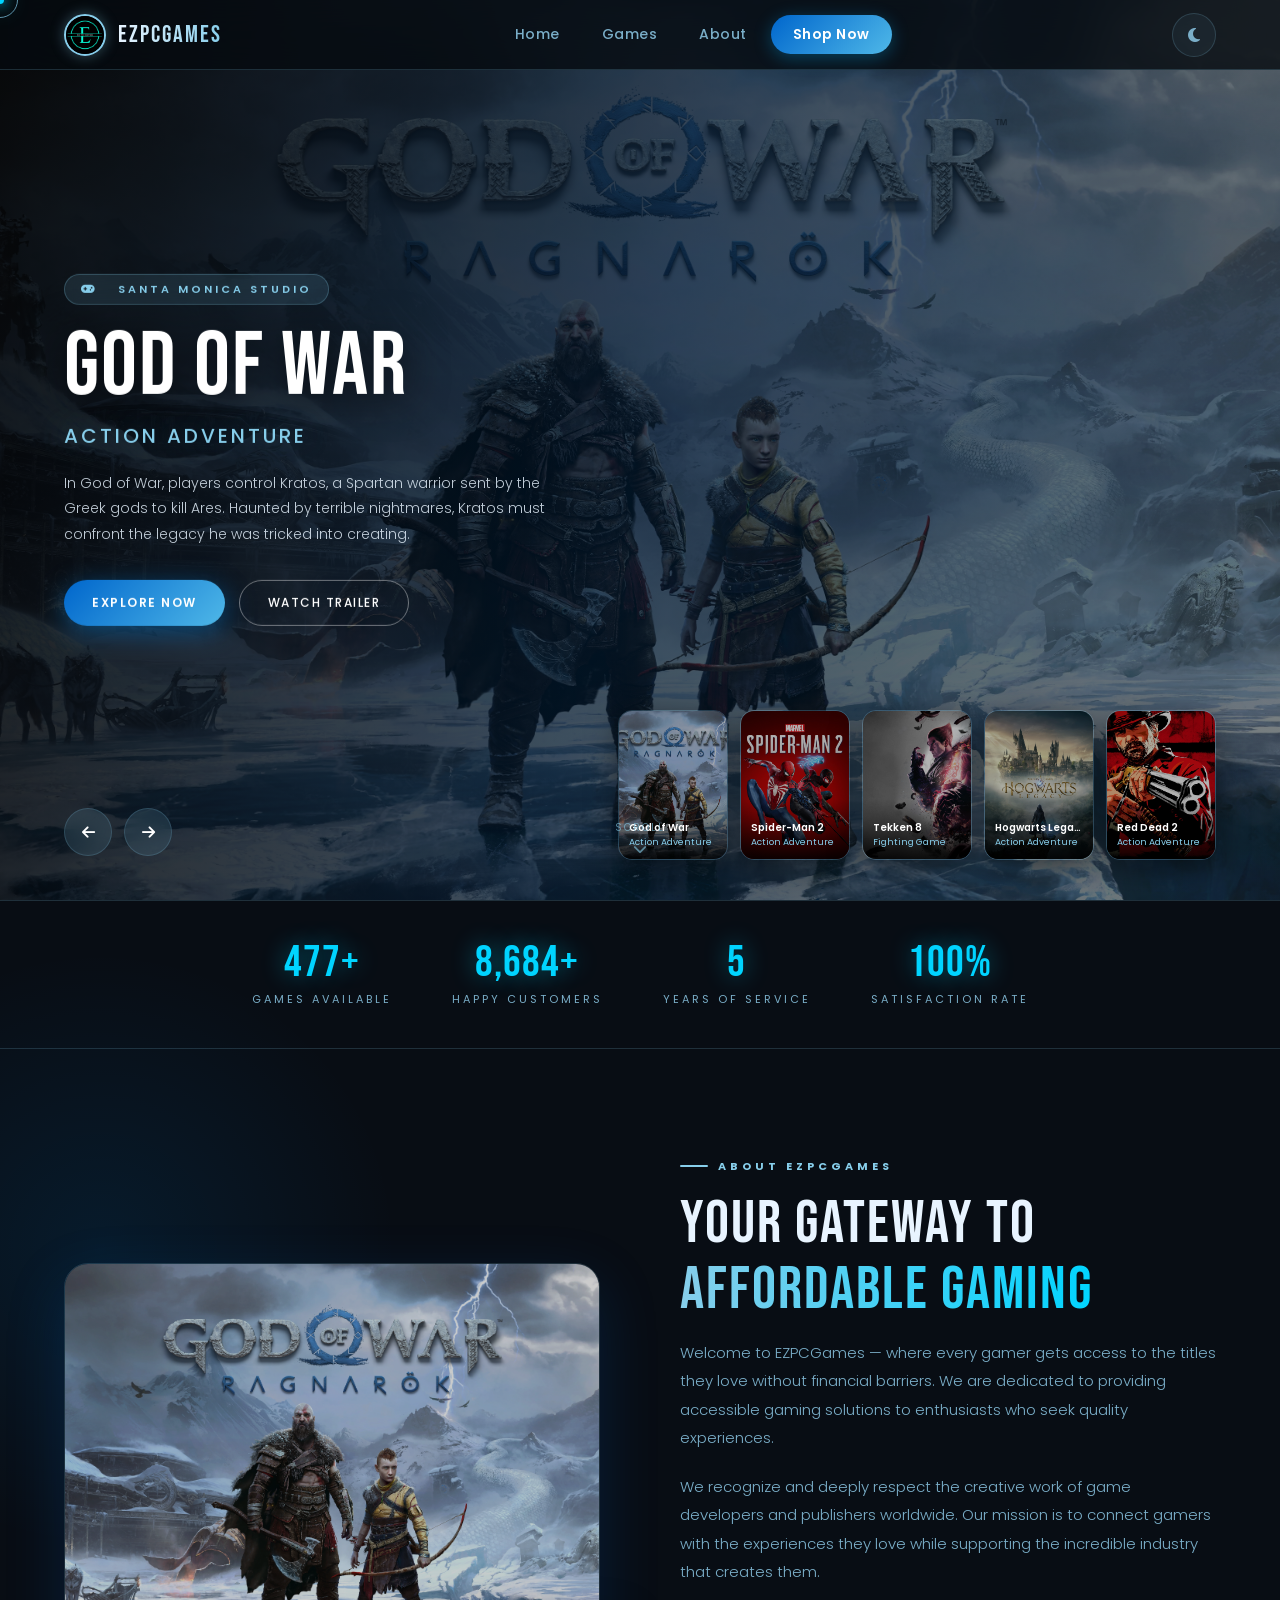
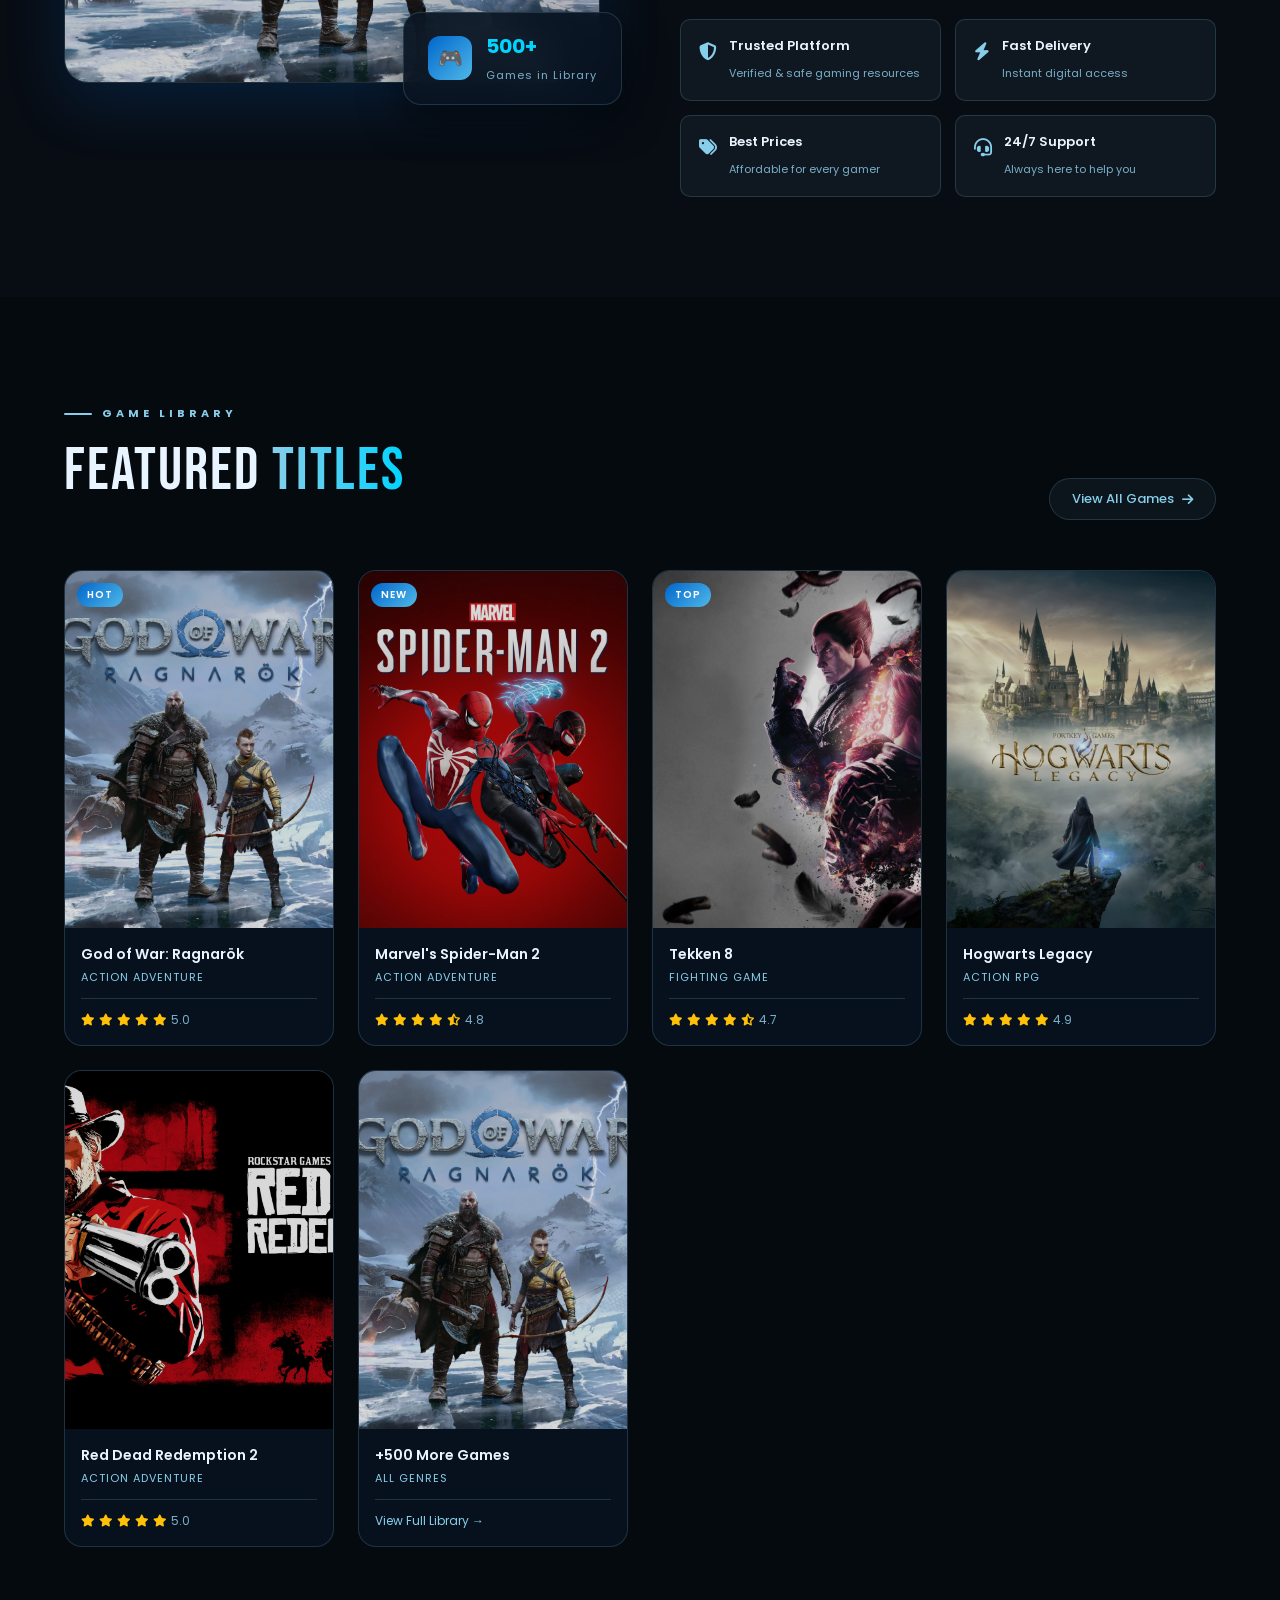
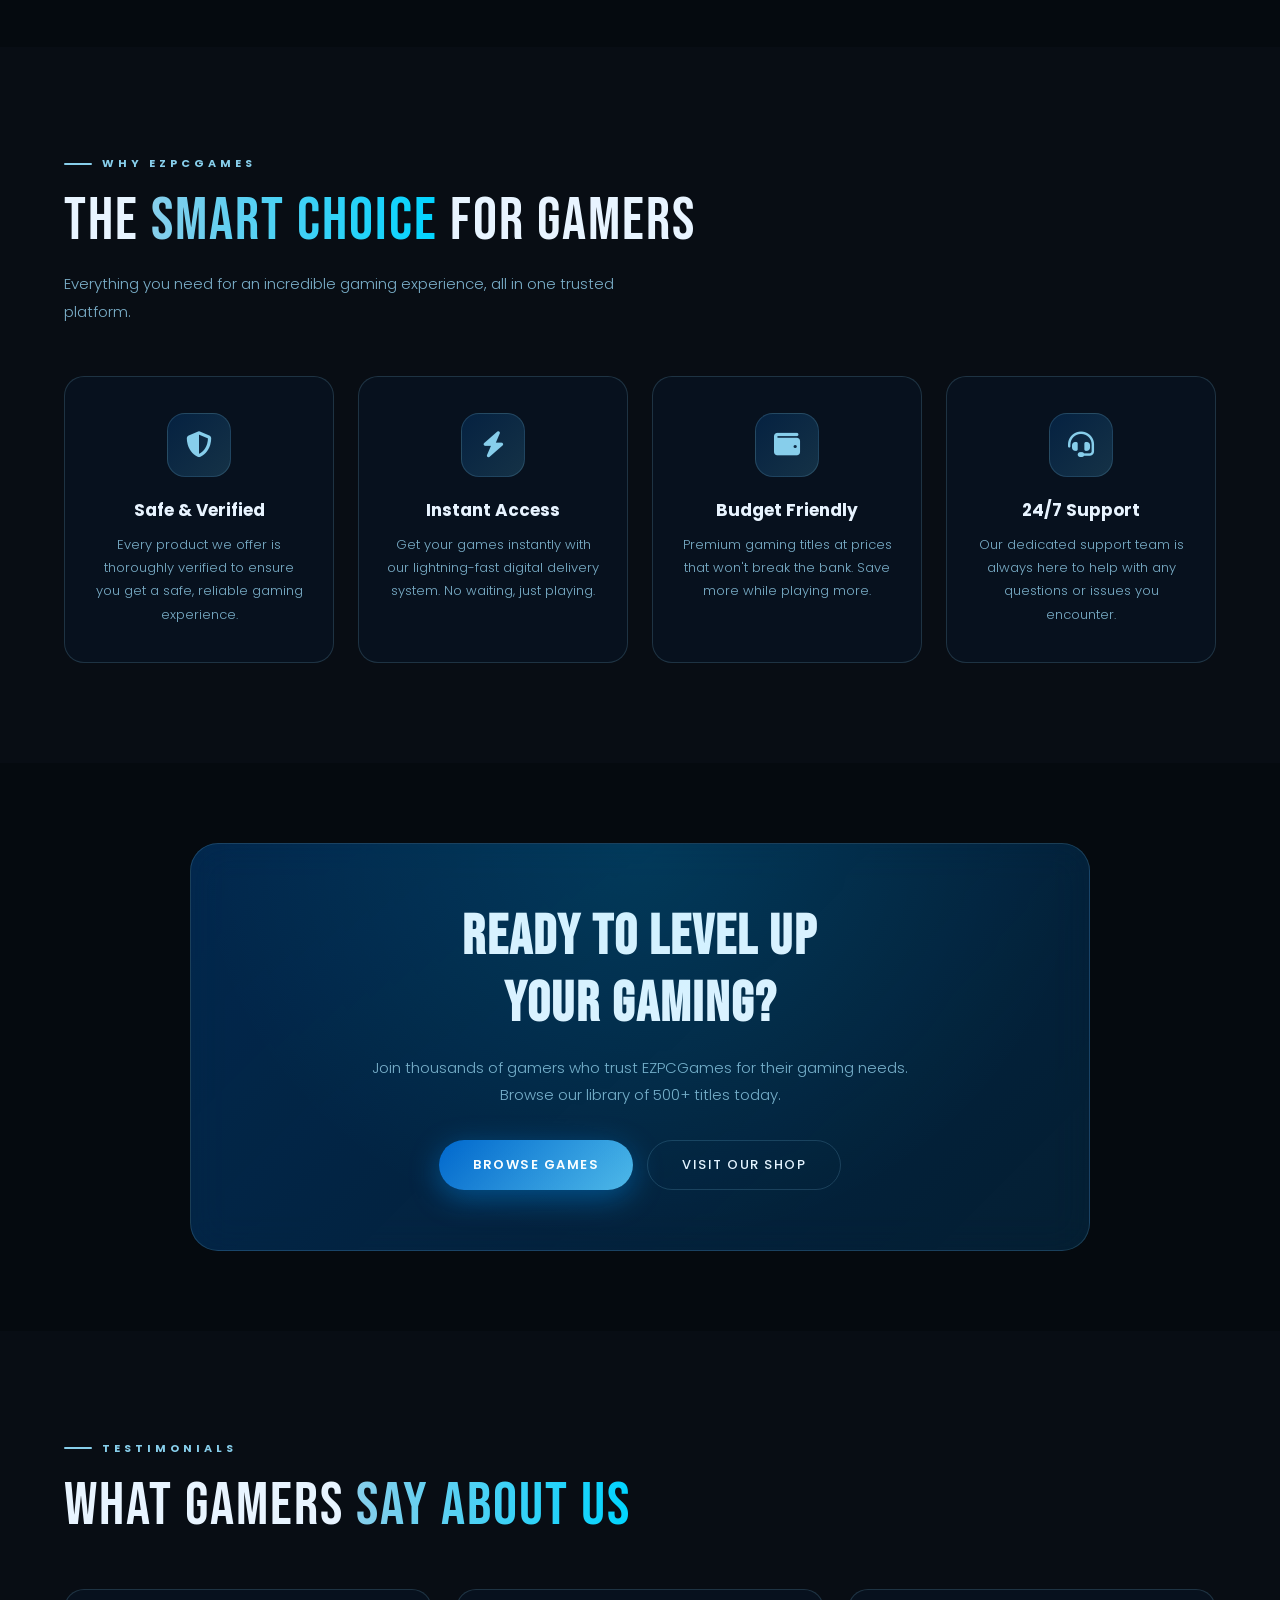
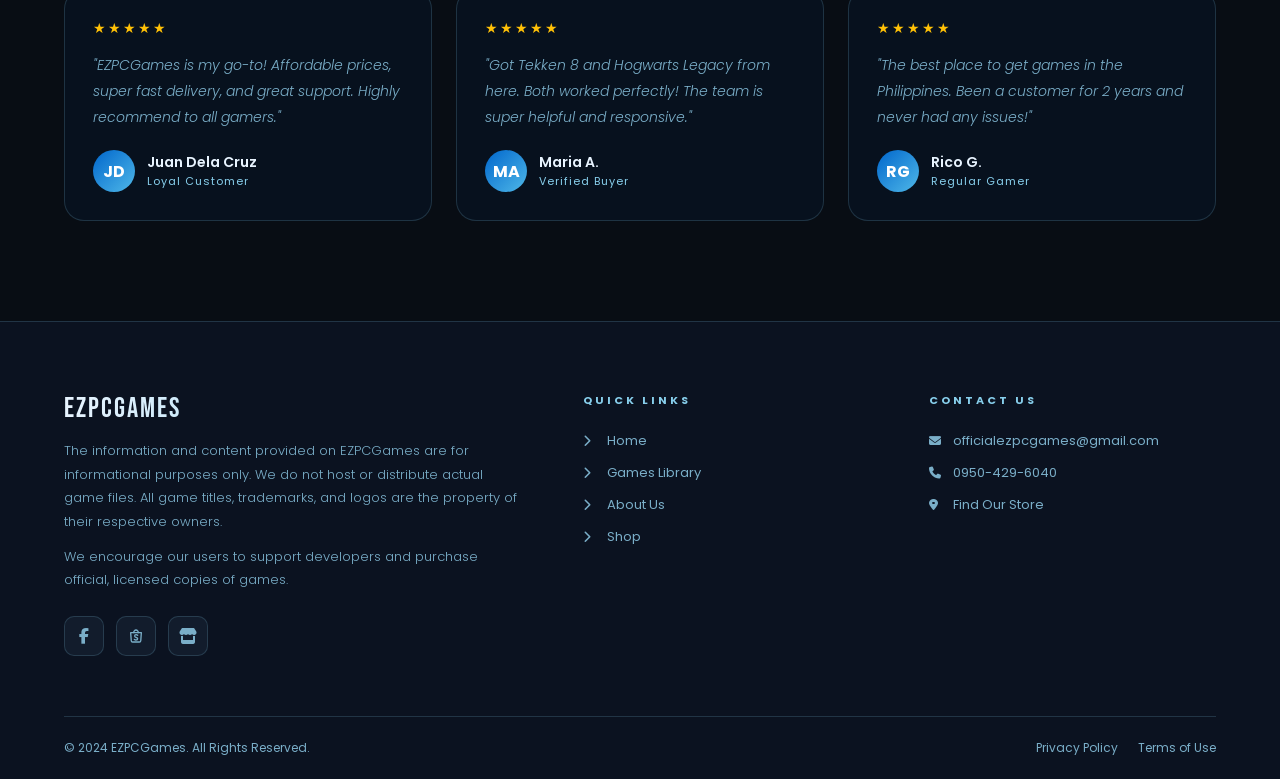
==== EZPCGames Website/index.html @ 83501375 "Add files via upload" ====
<!DOCTYPE html>
<html lang="en" data-theme="dark">
<head>
    <meta charset="UTF-8">
    <meta name="viewport" content="width=device-width, initial-scale=1.0">
    <title>EZPCGames — Official</title>
    <link rel="stylesheet" href="https://cdnjs.cloudflare.com/ajax/libs/font-awesome/6.4.0/css/all.min.css" crossorigin="anonymous"/>
    <link href="https://fonts.googleapis.com/css2?family=Bebas+Neue&family=Poppins:wght@300;400;500;600;700;800;900&display=swap" rel="stylesheet">
    <style>

/* ═══════════════════════════════════════════
   THEME VARIABLES
═══════════════════════════════════════════ */
:root {
    --blue:        #87CEEB;
    --blue-mid:    #4fb8e8;
    --blue-bright: #00d4ff;
    --blue-deep:   #0066cc;
    --blue-glow:   rgba(135,206,235,0.35);
    --radius:      16px;
    --radius-sm:   10px;
    --transition:  0.35s cubic-bezier(.4,0,.2,1);
}

[data-theme="dark"] {
    --bg:          #050a0f;
    --bg-2:        #080d14;
    --bg-3:        #0b1220;
    --card-bg:     rgba(8,18,32,0.9);
    --glass:       rgba(135,206,235,0.06);
    --glass-border:rgba(135,206,235,0.18);
    --text:        #e8f4ff;
    --text-muted:  #7aaec8;
    --overlay:     rgba(0,0,0,0.75);
    --shadow:      rgba(0,0,0,0.6);
    --nav-bg:      rgba(5,10,15,0.8);
    --footer-bg:   #0b1220;
    --stat-bg:     #080d14;
    --about-bg:    #080d14;
}

[data-theme="light"] {
    --bg:          #f0f7ff;
    --bg-2:        #e4f0fb;
    --bg-3:        #d8eaf7;
    --card-bg:     rgba(255,255,255,0.92);
    --glass:       rgba(0,100,200,0.06);
    --glass-border:rgba(0,120,220,0.2);
    --text:        #0d1f33;
    --text-muted:  #3a6080;
    --overlay:     rgba(0,30,70,0.55);
    --shadow:      rgba(0,60,120,0.15);
    --nav-bg:      rgba(240,247,255,0.88);
    --footer-bg:   #d8eaf7;
    --stat-bg:     #e4f0fb;
    --about-bg:    #e4f0fb;
}

/* ═══════════════════════════════════════════
   BASE RESET
═══════════════════════════════════════════ */
*, *::before, *::after { box-sizing: border-box; margin: 0; padding: 0; }
html { scroll-behavior: smooth; cursor: none; }
@media (max-width: 768px) {
    html { cursor: auto; }
    a, button { cursor: pointer; }
}

body {
    background: var(--bg);
    color: var(--text);
    font-family: 'Poppins', sans-serif;
    font-size: 16px;
    overflow-x: hidden;
    transition: background var(--transition), color var(--transition);
}

/* ═══════════════════════════════════════════
   CUSTOM CURSOR
═══════════════════════════════════════════ */
#cursor-dot {
    width: 8px; height: 8px;
    background: var(--blue-bright);
    border-radius: 50%;
    position: fixed; top: 0; left: 0;
    pointer-events: none; z-index: 99999;
    transform: translate(-50%,-50%);
    box-shadow: 0 0 12px var(--blue-bright), 0 0 24px var(--blue-bright);
    transition: transform 0.05s;
}
#cursor-ring {
    width: 36px; height: 36px;
    border: 1.5px solid var(--blue);
    border-radius: 50%;
    position: fixed; top: 0; left: 0;
    pointer-events: none; z-index: 99998;
    transform: translate(-50%,-50%);
    transition: transform 0.12s ease, width 0.2s, height 0.2s, border-color 0.2s;
    opacity: 0.7;
}
a, button { cursor: none; }

/* ═══════════════════════════════════════════
   PARTICLE CANVAS
═══════════════════════════════════════════ */
#particle-canvas {
    position: fixed;
    top: 0; left: 0; width: 100%; height: 100%;
    pointer-events: none; z-index: 0;
    opacity: 0.4;
    transition: opacity var(--transition);
}
[data-theme="light"] #particle-canvas { opacity: 0.15; }

/* ═══════════════════════════════════════════
   NAVIGATION
═══════════════════════════════════════════ */
header {
    position: fixed;
    top: 0; left: 0; right: 0;
    z-index: 1000;
    padding: 0 5%;
    height: 70px;
    display: flex;
    align-items: center;
    justify-content: space-between;
    background: var(--nav-bg);
    backdrop-filter: blur(24px);
    -webkit-backdrop-filter: blur(24px);
    border-bottom: 1px solid var(--glass-border);
    transition: background var(--transition), border-color var(--transition);
}
header.scrolled { background: var(--card-bg); }

.nav-logo {
    display: flex; align-items: center; gap: 12px;
    text-decoration: none;
}
.nav-logo-img {
    width: 42px; height: 42px;
    border-radius: 50%;
    border: 2px solid var(--blue);
    box-shadow: 0 0 14px var(--blue-glow);
    object-fit: cover;
    transition: box-shadow 0.3s, transform 0.3s;
}
.nav-logo:hover .nav-logo-img {
    box-shadow: 0 0 28px var(--blue-bright);
    transform: scale(1.08) rotate(-5deg);
}
.nav-brand {
    font-family: 'Bebas Neue', sans-serif;
    font-size: 24px;
    letter-spacing: 2px;
    background: linear-gradient(90deg, var(--text) 0%, var(--blue) 100%);
    -webkit-background-clip: text;
    -webkit-text-fill-color: transparent;
    background-clip: text;
}

nav {
    display: flex; align-items: center; gap: 6px;
}
nav a {
    position: relative;
    color: var(--text-muted);
    text-decoration: none;
    font-size: 14px;
    font-weight: 500;
    padding: 8px 18px;
    border-radius: 50px;
    letter-spacing: 0.5px;
    transition: color 0.25s, background 0.25s;
}
nav a::after {
    content: '';
    position: absolute;
    bottom: 6px; left: 50%;
    transform: translateX(-50%) scaleX(0);
    width: 60%; height: 2px;
    background: var(--blue-bright);
    border-radius: 2px;
    transition: transform 0.25s ease;
}
nav a:hover { color: var(--text); background: var(--glass); }
nav a:hover::after { transform: translateX(-50%) scaleX(1); }

.nav-cta {
    background: linear-gradient(135deg, var(--blue-deep), var(--blue-mid)) !important;
    color: #fff !important;
    padding: 9px 22px !important;
    border-radius: 50px !important;
    font-weight: 600 !important;
    box-shadow: 0 4px 18px rgba(0,180,255,0.3);
    transition: box-shadow 0.25s, transform 0.2s !important;
}
.nav-cta:hover {
    box-shadow: 0 6px 28px rgba(0,212,255,0.55) !important;
    transform: translateY(-2px) !important;
}
.nav-cta::after { display: none !important; }

/* Theme Toggle */
.theme-toggle {
    width: 44px; height: 44px;
    border-radius: 50%;
    background: var(--glass);
    border: 1px solid var(--glass-border);
    color: var(--text-muted);
    font-size: 16px;
    display: flex; align-items: center; justify-content: center;
    cursor: none;
    transition: background 0.25s, border-color 0.25s, color 0.25s, transform 0.2s;
    margin-left: 6px;
    flex-shrink: 0;
}
.theme-toggle:hover {
    background: var(--blue-deep);
    border-color: var(--blue);
    color: #fff;
    transform: rotate(20deg) scale(1.05);
}

/* Mobile Menu */
.hamburger {
    display: none;
    flex-direction: column; gap: 5px;
    background: transparent; border: none;
    padding: 6px; cursor: none;
}
.hamburger span {
    display: block; width: 24px; height: 2px;
    background: var(--text);
    border-radius: 2px;
    transition: transform 0.3s, opacity 0.3s;
}
.hamburger.open span:nth-child(1) { transform: translateY(7px) rotate(45deg); }
.hamburger.open span:nth-child(2) { opacity: 0; }
.hamburger.open span:nth-child(3) { transform: translateY(-7px) rotate(-45deg); }

.mobile-menu {
    display: none;
    position: fixed;
    top: 70px; left: 0; right: 0;
    background: var(--card-bg);
    backdrop-filter: blur(24px);
    border-bottom: 1px solid var(--glass-border);
    padding: 20px 5%;
    flex-direction: column; gap: 8px;
    z-index: 999;
    transform: translateY(-10px);
    opacity: 0;
    transition: transform 0.3s, opacity 0.3s;
}
.mobile-menu.open {
    display: flex;
    transform: translateY(0);
    opacity: 1;
}
.mobile-menu a {
    color: var(--text-muted);
    text-decoration: none;
    font-size: 15px;
    font-weight: 500;
    padding: 12px 16px;
    border-radius: var(--radius-sm);
    border: 1px solid var(--glass-border);
    transition: color 0.2s, background 0.2s;
}
.mobile-menu a:hover { color: var(--text); background: var(--glass); }
.mobile-menu .nav-cta {
    background: linear-gradient(135deg, var(--blue-deep), var(--blue-mid)) !important;
    color: #fff !important;
    text-align: center;
    border-color: transparent !important;
}

/* ═══════════════════════════════════════════
   HERO CAROUSEL — FIXED
═══════════════════════════════════════════ */
.carousel {
    height: 100vh; min-height: 600px;
    width: 100%;
    overflow: hidden;
    position: relative;
    z-index: 1;
}
.carousel .list { position: relative; width: 100%; height: 100%; }

.carousel .list .item {
    width: 100%; height: 100%;
    position: absolute; inset: 0;
    /* Ensure only first is visible by default */
    opacity: 0;
    z-index: 0;
}
.carousel .list .item:nth-child(1) {
    opacity: 1; z-index: 1;
}

.carousel .list .item img {
    width: 100%; height: 100%;
    object-fit: cover;
    filter: brightness(0.5) saturate(0.85);
    transition: filter 0.5s;
}

.carousel .list .item::after {
    content: '';
    position: absolute; inset: 0;
    background: linear-gradient(
        105deg,
        rgba(0,0,0,0.82) 0%,
        rgba(0,30,60,0.5) 50%,
        rgba(0,212,255,0.03) 100%
    );
    z-index: 1;
}

/* Content sits above overlay — FIXED positioning */
.carousel .list .item .content {
    position: absolute;
    top: 50%;
    left: 5%;
    transform: translateY(-50%);
    width: min(520px, 90%);
    color: #fff;
    z-index: 2;
}

.carousel .list .item .badge {
    display: inline-flex;
    align-items: center; gap: 8px;
    background: rgba(135,206,235,0.12);
    border: 1px solid rgba(135,206,235,0.25);
    backdrop-filter: blur(10px);
    border-radius: 50px;
    padding: 6px 16px;
    font-size: 11px;
    font-weight: 600;
    letter-spacing: 3px;
    text-transform: uppercase;
    color: var(--blue);
    margin-bottom: 18px;
    white-space: nowrap;
    overflow: hidden;
    text-overflow: ellipsis;
    max-width: 100%;
}

.carousel .list .item .title {
    font-family: 'Bebas Neue', sans-serif;
    font-size: clamp(48px, 7vw, 90px);
    font-weight: 400;
    line-height: 1.0;
    margin-bottom: 8px;
    text-shadow: 0 4px 40px rgba(0,0,0,0.7);
    letter-spacing: 2px;
}
.carousel .list .item .topic {
    font-size: clamp(14px, 2vw, 20px);
    font-weight: 500;
    color: var(--blue);
    letter-spacing: 3px;
    text-transform: uppercase;
    margin-bottom: 20px;
    text-shadow: 0 0 30px var(--blue-glow);
}
.carousel .list .item .des {
    font-size: 14px;
    font-weight: 300;
    line-height: 1.85;
    color: rgba(232,244,255,0.82);
    margin-bottom: 32px;
}

.carousel .list .item .buttons {
    display: flex; gap: 14px; flex-wrap: wrap;
}
.btn-primary {
    padding: 13px 28px;
    background: linear-gradient(135deg, var(--blue-deep), var(--blue-mid));
    color: #fff; border: none;
    border-radius: 50px;
    font-family: 'Poppins', sans-serif;
    font-size: 12px; font-weight: 600;
    letter-spacing: 1.5px; text-transform: uppercase;
    box-shadow: 0 6px 28px rgba(0,150,255,0.4);
    transition: transform 0.2s, box-shadow 0.2s;
}
.btn-primary:hover {
    transform: translateY(-2px);
    box-shadow: 0 10px 36px rgba(0,212,255,0.55);
}
.btn-secondary {
    padding: 13px 28px;
    background: transparent;
    color: #fff; border: 1.5px solid rgba(255,255,255,0.4);
    border-radius: 50px;
    font-family: 'Poppins', sans-serif;
    font-size: 12px; font-weight: 500;
    letter-spacing: 1.5px; text-transform: uppercase;
    backdrop-filter: blur(8px);
    transition: border-color 0.2s, background 0.2s;
}
.btn-secondary:hover {
    border-color: var(--blue);
    background: rgba(135,206,235,0.12);
}

/* Thumbnail strip — FIXED */
.thumbnail {
    position: absolute;
    bottom: 40px; right: 5%;
    z-index: 100;
    display: flex; gap: 12px;
}
.thumbnail .item {
    width: 110px; height: 150px;
    flex-shrink: 0;
    position: relative;
    border-radius: 14px;
    overflow: hidden;
    border: 1.5px solid rgba(135,206,235,0.22);
    transition: border-color 0.3s, transform 0.3s;
    box-shadow: 0 8px 30px rgba(0,0,0,0.5);
    cursor: none;
    opacity: 1 !important;
    width: 110px !important;
}
.thumbnail .item:hover {
    border-color: var(--blue);
    transform: translateY(-5px);
}
.thumbnail .item img {
    width: 100%; height: 100%;
    object-fit: cover;
    filter: brightness(0.7);
    transition: filter 0.3s;
}
.thumbnail .item:hover img { filter: brightness(1); }
.thumbnail .item .content {
    position: absolute;
    bottom: 0; left: 0; right: 0;
    background: linear-gradient(to top, rgba(0,0,0,0.88), transparent);
    padding: 22px 10px 10px;
    color: #fff;
}
.thumbnail .item .content .title {
    font-size: 10px; font-weight: 600; line-height: 1.3;
    white-space: nowrap; overflow: hidden; text-overflow: ellipsis;
}
.thumbnail .item .content .description {
    font-size: 9px; color: var(--blue); margin-top: 2px;
    white-space: nowrap; overflow: hidden; text-overflow: ellipsis;
}

/* Arrows */
.arrows {
    position: absolute;
    bottom: 44px; left: 5%;
    z-index: 100;
    display: flex; gap: 12px; align-items: center;
}
.arrows button {
    width: 48px; height: 48px;
    border-radius: 50%;
    background: rgba(135,206,235,0.12);
    border: 1.5px solid var(--glass-border);
    color: #fff; font-size: 15px;
    backdrop-filter: blur(10px);
    transition: background 0.25s, border-color 0.25s, transform 0.2s, box-shadow 0.25s;
    display: flex; align-items: center; justify-content: center;
}
.arrows button:hover {
    background: var(--blue-deep);
    border-color: var(--blue);
    transform: scale(1.1);
    box-shadow: 0 4px 20px rgba(0,150,255,0.45);
}

/* Progress bar */
.carousel .time {
    position: absolute;
    z-index: 1000;
    height: 3px;
    background: linear-gradient(90deg, var(--blue-bright), var(--blue-deep));
    left: 0; top: 0; width: 0%;
    box-shadow: 0 0 8px var(--blue-bright);
}
.carousel.next .time, .carousel.prev .time {
    animation: runningTime 3s linear 1 forwards;
}
@keyframes runningTime { from { width: 100% } to { width: 0 } }

/* Slide in/out animations — FIXED: no overlap */
.carousel.next .list .item:nth-child(1) {
    z-index: 2;
    animation: slideInNext 0.55s cubic-bezier(.4,0,.2,1) forwards;
}
.carousel.next .list .item:nth-child(2) {
    z-index: 1; opacity: 1;
}
@keyframes slideInNext {
    from { clip-path: inset(0 100% 0 0); opacity: 0.5; }
    to   { clip-path: inset(0 0% 0 0); opacity: 1; }
}

.carousel.prev .list .item:nth-child(1) {
    z-index: 2; opacity: 1;
    animation: slideOutPrev 0.55s cubic-bezier(.4,0,.2,1) forwards;
}
.carousel.prev .list .item:nth-child(2) {
    z-index: 3; opacity: 1;
    animation: slideInPrev 0.55s cubic-bezier(.4,0,.2,1) forwards;
}
@keyframes slideOutPrev {
    from { clip-path: inset(0 0% 0 0); opacity: 1; }
    to   { clip-path: inset(0 100% 0 0); opacity: 0.5; }
}
@keyframes slideInPrev {
    from { clip-path: inset(0 0 0 100%); }
    to   { clip-path: inset(0 0 0 0%); }
}

/* Content entrance animations — FIXED: only first child animates */
.carousel .list .item:nth-child(1) .content .badge,
.carousel .list .item:nth-child(1) .content .title,
.carousel .list .item:nth-child(1) .content .topic,
.carousel .list .item:nth-child(1) .content .des,
.carousel .list .item:nth-child(1) .content .buttons {
    transform: translateY(30px);
    filter: blur(10px);
    opacity: 0;
    animation: showContent 0.55s ease forwards;
}
.carousel.next .list .item:nth-child(1) .content .badge,
.carousel.prev .list .item:nth-child(2) .content .badge { animation-delay: 0.3s; }
.carousel.next .list .item:nth-child(1) .content .title,
.carousel.prev .list .item:nth-child(2) .content .title { animation-delay: 0.4s; }
.carousel.next .list .item:nth-child(1) .content .topic,
.carousel.prev .list .item:nth-child(2) .content .topic { animation-delay: 0.5s; }
.carousel.next .list .item:nth-child(1) .content .des,
.carousel.prev .list .item:nth-child(2) .content .des   { animation-delay: 0.55s; }
.carousel.next .list .item:nth-child(1) .content .buttons,
.carousel.prev .list .item:nth-child(2) .content .buttons { animation-delay: 0.6s; }

/* Initial page load animation */
.carousel:not(.next):not(.prev) .list .item:nth-child(1) .content .badge { animation-delay: 0.8s; }
.carousel:not(.next):not(.prev) .list .item:nth-child(1) .content .title { animation-delay: 1.0s; }
.carousel:not(.next):not(.prev) .list .item:nth-child(1) .content .topic { animation-delay: 1.15s; }
.carousel:not(.next):not(.prev) .list .item:nth-child(1) .content .des   { animation-delay: 1.3s; }
.carousel:not(.next):not(.prev) .list .item:nth-child(1) .content .buttons { animation-delay: 1.45s; }

@keyframes showContent {
    to { transform: translateY(0); filter: blur(0); opacity: 1; }
}

/* Thumbnail transition */
.carousel.next .thumbnail { animation: thumbNext 0.55s cubic-bezier(.4,0,.2,1) forwards; }
@keyframes thumbNext { from { transform: translateX(122px); opacity: 0.5; } to { transform: translateX(0); opacity: 1; } }
.carousel.prev .thumbnail { animation: thumbPrev 0.55s cubic-bezier(.4,0,.2,1) forwards; }
@keyframes thumbPrev { from { transform: translateX(-122px); opacity: 0.5; } to { transform: translateX(0); opacity: 1; } }

.carousel.next .arrows button,
.carousel.prev .arrows button { pointer-events: none; }

/* Scroll hint */
.scroll-hint {
    position: absolute;
    bottom: 44px; left: 50%;
    transform: translateX(-50%);
    z-index: 100;
    display: flex; flex-direction: column;
    align-items: center; gap: 6px;
    opacity: 0.6;
    animation: bounceDown 2s ease-in-out infinite;
}
.scroll-hint span { font-size: 10px; letter-spacing: 2px; text-transform: uppercase; color: var(--blue); }
.scroll-hint i { font-size: 14px; color: var(--blue); }
@keyframes bounceDown {
    0%, 100% { transform: translateX(-50%) translateY(0); }
    50%       { transform: translateX(-50%) translateY(8px); }
}

/* ═══════════════════════════════════════════
   STATS BAR
═══════════════════════════════════════════ */
.stats-bar {
    background: var(--stat-bg);
    border-top: 1px solid var(--glass-border);
    border-bottom: 1px solid var(--glass-border);
    padding: 40px 5%;
    display: flex;
    justify-content: center; gap: 60px; flex-wrap: wrap;
    position: relative; z-index: 2;
    transition: background var(--transition);
}
.stat-item { text-align: center; }
.stat-item .num {
    font-family: 'Bebas Neue', sans-serif;
    font-size: 44px; font-weight: 400;
    color: var(--blue-bright);
    line-height: 1;
    text-shadow: 0 0 24px rgba(0,212,255,0.45);
    letter-spacing: 1px;
}
.stat-item .label {
    font-size: 11px; color: var(--text-muted);
    letter-spacing: 3px; text-transform: uppercase;
    margin-top: 6px;
}

/* ═══════════════════════════════════════════
   SECTION WRAPPER
═══════════════════════════════════════════ */
section {
    position: relative; z-index: 2;
    padding: 100px 5%;
    transition: background var(--transition);
}
.section-label {
    display: inline-flex; align-items: center; gap: 10px;
    font-size: 11px; font-weight: 700;
    letter-spacing: 4px; text-transform: uppercase;
    color: var(--blue); margin-bottom: 16px;
}
.section-label::before {
    content: '';
    display: block; width: 28px; height: 2px;
    background: var(--blue); border-radius: 2px;
}
.section-title {
    font-family: 'Bebas Neue', sans-serif;
    font-size: clamp(36px, 5vw, 60px);
    font-weight: 400; letter-spacing: 2px;
    line-height: 1.1; color: var(--text);
    margin-bottom: 16px;
}
.section-title span {
    background: linear-gradient(90deg, var(--blue), var(--blue-bright));
    -webkit-background-clip: text;
    -webkit-text-fill-color: transparent;
    background-clip: text;
}
.section-sub {
    font-size: 15px; color: var(--text-muted);
    max-width: 550px; line-height: 1.85; font-weight: 300;
}

/* ═══════════════════════════════════════════
   ABOUT SECTION
═══════════════════════════════════════════ */
.about-section { background: var(--about-bg); }
.about-inner {
    max-width: 1200px; margin: 0 auto;
    display: grid; grid-template-columns: 1fr 1fr;
    gap: 80px; align-items: center;
}
.about-card-stack { position: relative; height: 420px; }
.about-img-main {
    position: absolute; inset: 0;
    border-radius: 24px; overflow: hidden;
    border: 1px solid var(--glass-border);
    box-shadow: 0 20px 60px rgba(0,100,200,0.2);
}
.about-img-main img {
    width: 100%; height: 100%;
    object-fit: cover;
    filter: brightness(0.8) saturate(0.9);
}
.about-badge-float {
    position: absolute;
    bottom: -22px; right: -22px;
    background: var(--card-bg);
    border: 1px solid var(--glass-border);
    border-radius: 18px;
    padding: 18px 24px;
    backdrop-filter: blur(20px);
    display: flex; align-items: center; gap: 14px;
    box-shadow: 0 12px 40px var(--shadow);
}
.about-badge-float .icon {
    width: 44px; height: 44px;
    background: linear-gradient(135deg, var(--blue-deep), var(--blue-mid));
    border-radius: 12px;
    display: flex; align-items: center; justify-content: center;
    font-size: 20px;
}
.about-badge-float .text strong {
    display: block; font-size: 20px; font-weight: 700;
    color: var(--blue-bright);
}
.about-badge-float .text span { font-size: 11px; color: var(--text-muted); letter-spacing: 1px; }
.about-content p {
    font-size: 15px; color: var(--text-muted);
    line-height: 1.9; font-weight: 300; margin-bottom: 20px;
}
.about-features {
    display: grid; grid-template-columns: 1fr 1fr;
    gap: 14px; margin-top: 32px;
}
.about-feature {
    background: var(--glass);
    border: 1px solid var(--glass-border);
    border-radius: var(--radius-sm);
    padding: 16px 18px;
    display: flex; align-items: flex-start; gap: 12px;
    transition: border-color 0.25s, background 0.25s, transform 0.25s;
}
.about-feature:hover {
    border-color: var(--blue);
    background: rgba(135,206,235,0.1);
    transform: translateY(-3px);
}
.about-feature .icon { font-size: 18px; color: var(--blue); margin-top: 2px; flex-shrink: 0; }
.about-feature strong { display: block; font-size: 13px; font-weight: 600; margin-bottom: 3px; color: var(--text); }
.about-feature span { font-size: 11px; color: var(--text-muted); }

/* ═══════════════════════════════════════════
   FEATURED GAMES SECTION
═══════════════════════════════════════════ */
.games-section { background: var(--bg); }
.games-section .section-header {
    max-width: 1200px; margin: 0 auto 50px;
    display: flex; justify-content: space-between; align-items: flex-end;
    flex-wrap: wrap; gap: 20px;
}
.view-all {
    display: inline-flex; align-items: center; gap: 8px;
    padding: 10px 22px;
    background: var(--glass);
    border: 1px solid var(--glass-border);
    border-radius: 50px;
    color: var(--blue); font-size: 13px; font-weight: 500;
    text-decoration: none;
    transition: background 0.25s, border-color 0.25s, transform 0.2s;
}
.view-all:hover {
    background: var(--blue-deep);
    border-color: var(--blue);
    color: #fff;
    transform: translateX(4px);
}

.games-grid {
    max-width: 1200px; margin: 0 auto;
    display: grid;
    grid-template-columns: repeat(auto-fill, minmax(220px, 1fr));
    gap: 24px;
}
.game-card {
    background: var(--card-bg);
    border: 1px solid var(--glass-border);
    border-radius: 18px;
    overflow: hidden;
    transition: transform 0.3s, border-color 0.3s, box-shadow 0.3s;
    cursor: none;
}
.game-card:hover {
    transform: translateY(-8px);
    border-color: var(--blue);
    box-shadow: 0 20px 50px rgba(0,150,255,0.2);
}
.game-card-img {
    position: relative;
    aspect-ratio: 3/4;
    overflow: hidden;
}
.game-card-img img {
    width: 100%; height: 100%;
    object-fit: cover;
    transition: transform 0.5s, filter 0.3s;
    filter: brightness(0.85) saturate(0.9);
}
.game-card:hover .game-card-img img {
    transform: scale(1.06);
    filter: brightness(1) saturate(1.1);
}
.game-card-overlay {
    position: absolute; inset: 0;
    background: linear-gradient(to top, rgba(0,0,0,0.7) 0%, transparent 50%);
    opacity: 0; transition: opacity 0.3s;
    display: flex; align-items: center; justify-content: center;
}
.game-card:hover .game-card-overlay { opacity: 1; }
.game-card-overlay .play-btn {
    width: 52px; height: 52px;
    background: linear-gradient(135deg, var(--blue-deep), var(--blue-mid));
    border-radius: 50%;
    display: flex; align-items: center; justify-content: center;
    color: #fff; font-size: 18px;
    transform: scale(0.7);
    transition: transform 0.3s;
    box-shadow: 0 6px 24px rgba(0,150,255,0.5);
    border: none;
}
.game-card:hover .play-btn { transform: scale(1); }
.game-badge {
    position: absolute; top: 12px; left: 12px;
    background: linear-gradient(135deg, var(--blue-deep), var(--blue-mid));
    color: #fff; font-size: 10px; font-weight: 600;
    letter-spacing: 1px; padding: 4px 10px;
    border-radius: 50px; text-transform: uppercase;
}
.game-card-body { padding: 16px; }
.game-card-title {
    font-size: 14px; font-weight: 600; color: var(--text);
    margin-bottom: 4px; white-space: nowrap;
    overflow: hidden; text-overflow: ellipsis;
}
.game-card-genre { font-size: 11px; color: var(--blue); letter-spacing: 1px; text-transform: uppercase; }
.game-card-footer {
    display: flex; justify-content: space-between; align-items: center;
    margin-top: 12px; padding-top: 12px;
    border-top: 1px solid var(--glass-border);
}
.game-rating { display: flex; align-items: center; gap: 4px; font-size: 12px; color: #ffc107; }
.game-rating span { color: var(--text-muted); }

/* ═══════════════════════════════════════════
   WHY CHOOSE US
═══════════════════════════════════════════ */
.why-section { background: var(--bg-2); }
.why-inner { max-width: 1200px; margin: 0 auto; }
.why-grid {
    display: grid;
    grid-template-columns: repeat(auto-fill, minmax(260px, 1fr));
    gap: 24px; margin-top: 50px;
}
.why-card {
    background: var(--card-bg);
    border: 1px solid var(--glass-border);
    border-radius: 20px;
    padding: 36px 28px;
    text-align: center;
    transition: transform 0.3s, border-color 0.3s, box-shadow 0.3s;
    position: relative; overflow: hidden;
}
.why-card::before {
    content: '';
    position: absolute; top: 0; left: 50%;
    transform: translateX(-50%);
    width: 60%; height: 2px;
    background: linear-gradient(90deg, transparent, var(--blue-bright), transparent);
    opacity: 0; transition: opacity 0.3s;
}
.why-card:hover { transform: translateY(-6px); border-color: var(--blue); }
.why-card:hover::before { opacity: 1; }
.why-icon {
    width: 64px; height: 64px; margin: 0 auto 20px;
    background: linear-gradient(135deg, rgba(0,102,204,0.2), rgba(79,184,232,0.2));
    border: 1px solid var(--glass-border);
    border-radius: 18px;
    display: flex; align-items: center; justify-content: center;
    font-size: 26px; color: var(--blue);
    transition: background 0.3s, transform 0.3s;
}
.why-card:hover .why-icon {
    background: linear-gradient(135deg, var(--blue-deep), var(--blue-mid));
    color: #fff;
    transform: rotate(-8deg) scale(1.1);
}
.why-card h3 { font-size: 17px; font-weight: 700; color: var(--text); margin-bottom: 10px; }
.why-card p { font-size: 13px; color: var(--text-muted); line-height: 1.8; font-weight: 300; }

/* ═══════════════════════════════════════════
   CTA BANNER
═══════════════════════════════════════════ */
.cta-section {
    background: var(--bg);
    padding: 80px 5%;
}
.cta-inner {
    max-width: 900px; margin: 0 auto;
    background: linear-gradient(135deg, rgba(0,60,120,0.6), rgba(0,150,255,0.15));
    border: 1px solid var(--glass-border);
    border-radius: 28px;
    padding: 60px 50px;
    text-align: center;
    position: relative; overflow: hidden;
    backdrop-filter: blur(20px);
}
.cta-inner::before {
    content: '';
    position: absolute; inset: 0;
    background: radial-gradient(ellipse at top, rgba(0,212,255,0.12) 0%, transparent 70%);
    pointer-events: none;
}
.cta-inner h2 {
    font-family: 'Bebas Neue', sans-serif;
    font-size: clamp(36px, 5vw, 56px);
    letter-spacing: 2px;
    color: var(--text); margin-bottom: 16px;
}
.cta-inner p {
    font-size: 15px; color: var(--text-muted);
    line-height: 1.8; font-weight: 300;
    max-width: 560px; margin: 0 auto 32px;
}
.cta-buttons { display: flex; gap: 14px; justify-content: center; flex-wrap: wrap; }
.cta-btn-main {
    padding: 14px 34px;
    background: linear-gradient(135deg, var(--blue-deep), var(--blue-mid));
    color: #fff; border: none;
    border-radius: 50px;
    font-family: 'Poppins', sans-serif;
    font-size: 13px; font-weight: 600;
    letter-spacing: 1.5px; text-transform: uppercase;
    box-shadow: 0 8px 30px rgba(0,150,255,0.4);
    transition: transform 0.2s, box-shadow 0.2s;
}
.cta-btn-main:hover {
    transform: translateY(-3px);
    box-shadow: 0 14px 40px rgba(0,212,255,0.55);
}
.cta-btn-ghost {
    padding: 14px 34px;
    background: transparent;
    color: var(--text); border: 1.5px solid var(--glass-border);
    border-radius: 50px;
    font-family: 'Poppins', sans-serif;
    font-size: 13px; font-weight: 500;
    letter-spacing: 1.5px; text-transform: uppercase;
    transition: border-color 0.2s, color 0.2s, background 0.2s;
}
.cta-btn-ghost:hover {
    border-color: var(--blue);
    color: var(--blue);
    background: var(--glass);
}

/* ═══════════════════════════════════════════
   TESTIMONIALS
═══════════════════════════════════════════ */
.testimonials-section { background: var(--bg-2); }
.testimonials-inner { max-width: 1200px; margin: 0 auto; }
.testimonials-grid {
    display: grid;
    grid-template-columns: repeat(auto-fill, minmax(300px, 1fr));
    gap: 24px; margin-top: 50px;
}
.testimonial-card {
    background: var(--card-bg);
    border: 1px solid var(--glass-border);
    border-radius: 20px;
    padding: 28px;
    transition: transform 0.3s, border-color 0.3s;
}
.testimonial-card:hover { transform: translateY(-4px); border-color: var(--blue); }
.testimonial-stars { color: #ffc107; font-size: 14px; letter-spacing: 2px; margin-bottom: 14px; }
.testimonial-text {
    font-size: 14px; color: var(--text-muted);
    line-height: 1.85; font-weight: 300;
    font-style: italic; margin-bottom: 20px;
}
.testimonial-author { display: flex; align-items: center; gap: 12px; }
.testimonial-avatar {
    width: 42px; height: 42px;
    border-radius: 50%;
    background: linear-gradient(135deg, var(--blue-deep), var(--blue-mid));
    display: flex; align-items: center; justify-content: center;
    font-size: 16px; font-weight: 700; color: #fff;
    flex-shrink: 0;
}
.testimonial-name { font-size: 14px; font-weight: 600; color: var(--text); }
.testimonial-role { font-size: 11px; color: var(--blue); letter-spacing: 1px; }

/* ═══════════════════════════════════════════
   FOOTER
═══════════════════════════════════════════ */
footer {
    position: relative; z-index: 2;
    background: var(--footer-bg);
    border-top: 1px solid var(--glass-border);
    padding: 70px 5% 0;
    transition: background var(--transition);
}
.footer-inner {
    max-width: 1200px; margin: 0 auto;
    display: grid;
    grid-template-columns: 1.6fr 1fr 1fr;
    gap: 60px; padding-bottom: 60px;
}
.footer-brand .brand-name {
    font-family: 'Bebas Neue', sans-serif;
    font-size: 28px; letter-spacing: 2px;
    background: linear-gradient(90deg, var(--text), var(--blue));
    -webkit-background-clip: text;
    -webkit-text-fill-color: transparent;
    background-clip: text;
    margin-bottom: 14px;
}
.footer-brand p {
    font-size: 13px; color: var(--text-muted);
    line-height: 1.8; font-weight: 300; margin-bottom: 12px;
}
.footer-col h4 {
    font-size: 11px; font-weight: 700;
    letter-spacing: 3px; text-transform: uppercase;
    color: var(--blue); margin-bottom: 22px;
}
.footer-col ul { list-style: none; }
.footer-col ul li { margin-bottom: 12px; }
.footer-col ul li a {
    font-size: 13px; color: var(--text-muted);
    text-decoration: none;
    transition: color 0.2s, padding-left 0.2s;
    display: flex; align-items: center; gap: 8px;
}
.footer-col ul li a:hover { color: var(--blue-bright); padding-left: 4px; }
.footer-col ul li a i { font-size: 12px; width: 16px; }

.social-row { display: flex; gap: 12px; margin-top: 24px; }
.social-btn {
    width: 40px; height: 40px;
    border-radius: 10px;
    background: var(--glass);
    border: 1px solid var(--glass-border);
    display: flex; align-items: center; justify-content: center;
    color: var(--text-muted); font-size: 16px;
    text-decoration: none;
    transition: background 0.25s, border-color 0.25s, color 0.25s, transform 0.2s;
}
.social-btn:hover {
    background: var(--blue-deep);
    border-color: var(--blue);
    color: #fff;
    transform: translateY(-3px);
}
.footer-bottom {
    border-top: 1px solid var(--glass-border);
    padding: 22px 0;
    display: flex; align-items: center;
    justify-content: space-between;
    max-width: 1200px; margin: 0 auto;
    flex-wrap: wrap; gap: 12px;
}
.footer-bottom p { font-size: 12px; color: var(--text-muted); }
.footer-bottom-right { display: flex; gap: 20px; }
.footer-bottom-right a {
    font-size: 12px; color: var(--text-muted);
    text-decoration: none; transition: color 0.2s;
}
.footer-bottom-right a:hover { color: var(--blue); }

/* ═══════════════════════════════════════════
   SCROLL TO TOP
═══════════════════════════════════════════ */
#scroll-top {
    position: fixed;
    bottom: 30px; right: 30px;
    width: 48px; height: 48px;
    background: linear-gradient(135deg, var(--blue-deep), var(--blue-mid));
    border: none; border-radius: 14px;
    color: #fff; font-size: 16px;
    display: flex; align-items: center; justify-content: center;
    cursor: none; z-index: 500;
    box-shadow: 0 6px 24px rgba(0,150,255,0.4);
    transform: translateY(80px);
    opacity: 0;
    transition: transform 0.3s, opacity 0.3s, box-shadow 0.2s;
}
#scroll-top.visible { transform: translateY(0); opacity: 1; }
#scroll-top:hover { box-shadow: 0 10px 32px rgba(0,212,255,0.55); transform: translateY(-2px); }

/* Decorative glows */
.glow-blob {
    position: absolute; border-radius: 50%;
    background: radial-gradient(circle, rgba(0,150,255,0.1) 0%, transparent 70%);
    pointer-events: none; z-index: 0;
}

/* ═══════════════════════════════════════════
   RESPONSIVE — MOBILE FIRST
═══════════════════════════════════════════ */
@media (max-width: 1024px) {
    .about-inner { grid-template-columns: 1fr; gap: 50px; }
    .about-card-stack { height: 320px; }
    .about-badge-float { bottom: -14px; right: -10px; }
    .footer-inner { grid-template-columns: 1fr 1fr; }
    .footer-inner .footer-brand { grid-column: 1 / -1; }
}

@media (max-width: 768px) {
    nav { display: none; }
    .hamburger { display: flex; }
    .theme-toggle { margin-left: 0; }
    .carousel .list .item .content { left: 5%; width: 90%; }
    .thumbnail { display: none; }
    .scroll-hint { display: none; }
    .arrows { left: 50%; transform: translateX(-50%); bottom: 30px; }
    .stats-bar { gap: 28px; padding: 30px 5%; }
    .stat-item .num { font-size: 36px; }
    .footer-inner { grid-template-columns: 1fr; }
    .footer-inner .footer-brand { grid-column: auto; }
    .footer-bottom { flex-direction: column; text-align: center; }
    #cursor-dot, #cursor-ring { display: none; }
    .about-features { grid-template-columns: 1fr; }
    .cta-inner { padding: 40px 24px; }
    .games-grid { grid-template-columns: repeat(auto-fill, minmax(160px, 1fr)); gap: 16px; }
    .why-grid { grid-template-columns: 1fr 1fr; }
    .testimonials-grid { grid-template-columns: 1fr; }
    #scroll-top { bottom: 20px; right: 20px; }
}

@media (max-width: 500px) {
    .carousel .list .item .title { font-size: 44px; }
    .carousel .list .item .des { display: none; }
    .stats-bar { gap: 20px; }
    .stat-item .num { font-size: 30px; }
    .why-grid { grid-template-columns: 1fr; }
    .games-grid { grid-template-columns: 1fr 1fr; gap: 12px; }
    .cta-buttons { flex-direction: column; align-items: center; }
}

/* ═══════════════════════════════════════════
   SCROLL REVEAL
═══════════════════════════════════════════ */
.reveal {
    opacity: 0;
    transform: translateY(30px);
    transition: opacity 0.7s cubic-bezier(.4,0,.2,1), transform 0.7s cubic-bezier(.4,0,.2,1);
}
.reveal.visible { opacity: 1; transform: translateY(0); }
.reveal-delay-1 { transition-delay: 0.1s; }
.reveal-delay-2 { transition-delay: 0.2s; }
.reveal-delay-3 { transition-delay: 0.3s; }
.reveal-delay-4 { transition-delay: 0.4s; }

    </style>
</head>
<body>

<!-- Custom Cursor -->
<div id="cursor-dot"></div>
<div id="cursor-ring"></div>

<!-- Particle Canvas -->
<canvas id="particle-canvas"></canvas>

<!-- Scroll to Top -->
<button id="scroll-top" title="Back to top"><i class="fas fa-arrow-up"></i></button>

<!-- ═══════════════ NAVIGATION ═══════════════ -->
<header id="main-header">
    <a href="#" class="nav-logo">
        <img src="img/logo.png" alt="EZPCGames" class="nav-logo-img"
             onerror="this.style.display='none'; this.nextElementSibling.style.display='flex';">
        <div style="display:none; width:42px; height:42px; border-radius:50%; background:linear-gradient(135deg,#0066cc,#4fb8e8); border:2px solid #87CEEB; align-items:center; justify-content:center; font-weight:700; font-size:14px; color:#fff;">EZ</div>
        <span class="nav-brand">EZPCGames</span>
    </a>
    <nav>
        <a href="#">Home</a>
        <a href="#games">Games</a>
        <a href="#about">About</a>
        <a href="#" class="nav-cta">Shop Now</a>
    </nav>
    <div style="display:flex; align-items:center; gap:10px;">
        <button class="theme-toggle" id="theme-btn" title="Toggle light/dark mode">
            <i class="fas fa-moon" id="theme-icon"></i>
        </button>
        <button class="hamburger" id="hamburger" aria-label="Menu">
            <span></span><span></span><span></span>
        </button>
    </div>
</header>

<!-- Mobile Menu -->
<div class="mobile-menu" id="mobile-menu">
    <a href="#">Home</a>
    <a href="#games">Games</a>
    <a href="#about">About</a>
    <a href="#">Contact</a>
    <a href="#" class="nav-cta">Shop Now</a>
</div>

<!-- ═══════════════ HERO CAROUSEL ═══════════════ -->
<div class="carousel" id="carousel">
    <div class="list">

        <div class="item">
            <img src="img/GodRagnarok.jpg" alt="God of War Ragnarok"
                 onerror="this.src='https://placehold.co/1920x1080/050a0f/00d4ff?text=God+of+War'">
            <div class="content">
                <div class="badge"><i class="fas fa-gamepad"></i>&nbsp; Santa Monica Studio</div>
                <div class="title">God of War</div>
                <div class="topic">Action Adventure</div>
                <div class="des">In God of War, players control Kratos, a Spartan warrior sent by the Greek gods to kill Ares. Haunted by terrible nightmares, Kratos must confront the legacy he was tricked into creating.</div>
                <div class="buttons">
                    <button class="btn-primary">Explore Now</button>
                    <button class="btn-secondary">Watch Trailer</button>
                </div>
            </div>
        </div>

        <div class="item">
            <img src="img/Spider2.jpeg" alt="Spider-Man 2"
                 onerror="this.src='https://placehold.co/1920x1080/050a0f/00d4ff?text=Spider-Man+2'">
            <div class="content">
                <div class="badge"><i class="fas fa-gamepad"></i>&nbsp; Insomniac Games</div>
                <div class="title">Marvel's Spider-Man 2</div>
                <div class="topic">Action Adventure</div>
                <div class="des">Peter Parker and Miles Morales return for an electrifying new adventure. Swing across Marvel's New York as two Spider-Men facing the ultimate threat of Venom.</div>
                <div class="buttons">
                    <button class="btn-primary">Explore Now</button>
                    <button class="btn-secondary">Watch Trailer</button>
                </div>
            </div>
        </div>

        <div class="item">
            <img src="img/Tekken8.jpg" alt="Tekken 8"
                 onerror="this.src='https://placehold.co/1920x1080/050a0f/00d4ff?text=Tekken+8'">
            <div class="content">
                <div class="badge"><i class="fas fa-gamepad"></i>&nbsp; Bandai Namco Studios</div>
                <div class="title">Tekken 8</div>
                <div class="topic">Fighting Game</div>
                <div class="des">The latest saga begins with Jin Kazama facing off against Kazuya Mishima in a city-shattering showdown. As Kazuya wages war on the world, the Mishima bloodline reaches its defining moment.</div>
                <div class="buttons">
                    <button class="btn-primary">Explore Now</button>
                    <button class="btn-secondary">Watch Trailer</button>
                </div>
            </div>
        </div>

        <div class="item">
            <img src="img/Hogwarts.jpg" alt="Hogwarts Legacy"
                 onerror="this.src='https://placehold.co/1920x1080/050a0f/00d4ff?text=Hogwarts+Legacy'">
            <div class="content">
                <div class="badge"><i class="fas fa-gamepad"></i>&nbsp; Avalanche Software</div>
                <div class="title">Hogwarts Legacy</div>
                <div class="topic">Action Adventure</div>
                <div class="des">You hold the key to an ancient secret threatening the wizarding world. Discover the mystery behind a forgotten magic and uncover the truth before those who seek its power succeed.</div>
                <div class="buttons">
                    <button class="btn-primary">Explore Now</button>
                    <button class="btn-secondary">Watch Trailer</button>
                </div>
            </div>
        </div>

        <div class="item">
            <img src="img/RDR2.jpg" alt="Red Dead Redemption 2"
                 onerror="this.src='https://placehold.co/1920x1080/050a0f/00d4ff?text=Red+Dead+Redemption+2'">
            <div class="content">
                <div class="badge"><i class="fas fa-gamepad"></i>&nbsp; Rockstar Games</div>
                <div class="title">Red Dead Redemption 2</div>
                <div class="topic">Action Adventure</div>
                <div class="des">In 1899, outlaw Arthur Morgan must navigate a crumbling gang, relentless lawmen, and a country rapidly losing its wildness. A story of loyalty, sacrifice, and the end of an era.</div>
                <div class="buttons">
                    <button class="btn-primary">Explore Now</button>
                    <button class="btn-secondary">Watch Trailer</button>
                </div>
            </div>
        </div>

    </div>

    <!-- Thumbnails -->
    <div class="thumbnail">
        <div class="item">
            <img src="img/GodRagnarok.jpg" alt="GoW" onerror="this.src='https://placehold.co/110x150/050a0f/00d4ff?text=GoW'">
            <div class="content"><div class="title">God of War</div><div class="description">Action Adventure</div></div>
        </div>
        <div class="item">
            <img src="img/Spider2.jpeg" alt="Spider-Man 2" onerror="this.src='https://placehold.co/110x150/050a0f/00d4ff?text=SM2'">
            <div class="content"><div class="title">Spider-Man 2</div><div class="description">Action Adventure</div></div>
        </div>
        <div class="item">
            <img src="img/Tekken8.jpg" alt="Tekken 8" onerror="this.src='https://placehold.co/110x150/050a0f/00d4ff?text=Tekken+8'">
            <div class="content"><div class="title">Tekken 8</div><div class="description">Fighting Game</div></div>
        </div>
        <div class="item">
            <img src="img/Hogwarts.jpg" alt="Hogwarts" onerror="this.src='https://placehold.co/110x150/050a0f/00d4ff?text=Hogwarts'">
            <div class="content"><div class="title">Hogwarts Legacy</div><div class="description">Action Adventure</div></div>
        </div>
        <div class="item">
            <img src="img/RDR2Port.jpg" alt="RDR2" onerror="this.src='https://placehold.co/110x150/050a0f/00d4ff?text=RDR2'">
            <div class="content"><div class="title">Red Dead 2</div><div class="description">Action Adventure</div></div>
        </div>
    </div>

    <div class="arrows">
        <button id="prev"><i class="fa-solid fa-arrow-left"></i></button>
        <button id="next"><i class="fa-solid fa-arrow-right"></i></button>
    </div>
    <div class="scroll-hint">
        <span>Scroll</span>
        <i class="fas fa-chevron-down"></i>
    </div>
    <div class="time"></div>
</div>

<!-- ═══════════════ STATS BAR ═══════════════ -->
<div class="stats-bar">
    <div class="stat-item reveal">
        <div class="num" data-target="500" data-suffix="+">0+</div>
        <div class="label">Games Available</div>
    </div>
    <div class="stat-item reveal reveal-delay-1">
        <div class="num" data-target="10000" data-suffix="+">0+</div>
        <div class="label">Happy Customers</div>
    </div>
    <div class="stat-item reveal reveal-delay-2">
        <div class="num" data-target="5" data-suffix="">0</div>
        <div class="label">Years of Service</div>
    </div>
    <div class="stat-item reveal reveal-delay-3">
        <div class="num" data-target="100" data-suffix="%">0%</div>
        <div class="label">Satisfaction Rate</div>
    </div>
</div>

<!-- ═══════════════ ABOUT SECTION ═══════════════ -->
<section class="about-section" id="about">
    <div class="glow-blob" style="width:600px;height:600px;top:-100px;left:-200px;"></div>
    <div class="about-inner">
        <div class="about-visual reveal">
            <div class="about-card-stack">
                <div class="about-img-main">
                    <img src="img/GodRagnarok.jpg" alt="Gaming" onerror="this.src='https://placehold.co/600x420/080d14/00d4ff?text=EZPCGames'">
                </div>
                <div class="about-badge-float">
                    <div class="icon">🎮</div>
                    <div class="text">
                        <strong>500+</strong>
                        <span>Games in Library</span>
                    </div>
                </div>
            </div>
        </div>
        <div class="about-content">
            <div class="section-label reveal">About EZPCGames</div>
            <h2 class="section-title reveal reveal-delay-1">Your Gateway to <span>Affordable Gaming</span></h2>
            <p class="reveal reveal-delay-2">Welcome to EZPCGames — where every gamer gets access to the titles they love without financial barriers. We are dedicated to providing accessible gaming solutions to enthusiasts who seek quality experiences.</p>
            <p class="reveal reveal-delay-3">We recognize and deeply respect the creative work of game developers and publishers worldwide. Our mission is to connect gamers with the experiences they love while supporting the incredible industry that creates them.</p>
            <div class="about-features">
                <div class="about-feature reveal reveal-delay-1">
                    <div class="icon"><i class="fas fa-shield-alt"></i></div>
                    <div><strong>Trusted Platform</strong><span>Verified & safe gaming resources</span></div>
                </div>
                <div class="about-feature reveal reveal-delay-2">
                    <div class="icon"><i class="fas fa-bolt"></i></div>
                    <div><strong>Fast Delivery</strong><span>Instant digital access</span></div>
                </div>
                <div class="about-feature reveal reveal-delay-3">
                    <div class="icon"><i class="fas fa-tags"></i></div>
                    <div><strong>Best Prices</strong><span>Affordable for every gamer</span></div>
                </div>
                <div class="about-feature reveal reveal-delay-4">
                    <div class="icon"><i class="fas fa-headset"></i></div>
                    <div><strong>24/7 Support</strong><span>Always here to help you</span></div>
                </div>
            </div>
        </div>
    </div>
</section>

<!-- ═══════════════ FEATURED GAMES ═══════════════ -->
<section class="games-section" id="games">
    <div class="games-section">
        <div class="section-header">
            <div>
                <div class="section-label reveal">Game Library</div>
                <h2 class="section-title reveal reveal-delay-1">Featured <span>Titles</span></h2>
            </div>
            <a href="#" class="view-all reveal reveal-delay-2">
                View All Games <i class="fas fa-arrow-right"></i>
            </a>
        </div>
        <div class="games-grid">
            <div class="game-card reveal reveal-delay-1">
                <div class="game-card-img">
                    <img src="img/GodRagnarok.jpg" alt="God of War" onerror="this.src='https://placehold.co/220x293/080d14/00d4ff?text=God+of+War'">
                    <div class="game-card-overlay"><button class="play-btn"><i class="fas fa-play"></i></button></div>
                    <div class="game-badge">Hot</div>
                </div>
                <div class="game-card-body">
                    <div class="game-card-title">God of War: Ragnarök</div>
                    <div class="game-card-genre">Action Adventure</div>
                    <div class="game-card-footer">
                        <div class="game-rating"><i class="fas fa-star"></i><i class="fas fa-star"></i><i class="fas fa-star"></i><i class="fas fa-star"></i><i class="fas fa-star"></i> <span>5.0</span></div>
                    </div>
                </div>
            </div>
            <div class="game-card reveal reveal-delay-2">
                <div class="game-card-img">
                    <img src="img/Spider2.jpeg" alt="Spider-Man 2" onerror="this.src='https://placehold.co/220x293/080d14/00d4ff?text=Spider-Man+2'">
                    <div class="game-card-overlay"><button class="play-btn"><i class="fas fa-play"></i></button></div>
                    <div class="game-badge">New</div>
                </div>
                <div class="game-card-body">
                    <div class="game-card-title">Marvel's Spider-Man 2</div>
                    <div class="game-card-genre">Action Adventure</div>
                    <div class="game-card-footer">
                        <div class="game-rating"><i class="fas fa-star"></i><i class="fas fa-star"></i><i class="fas fa-star"></i><i class="fas fa-star"></i><i class="fas fa-star-half-alt"></i> <span>4.8</span></div>
                    </div>
                </div>
            </div>
            <div class="game-card reveal reveal-delay-3">
                <div class="game-card-img">
                    <img src="img/Tekken8.jpg" alt="Tekken 8" onerror="this.src='https://placehold.co/220x293/080d14/00d4ff?text=Tekken+8'">
                    <div class="game-card-overlay"><button class="play-btn"><i class="fas fa-play"></i></button></div>
                    <div class="game-badge">Top</div>
                </div>
                <div class="game-card-body">
                    <div class="game-card-title">Tekken 8</div>
                    <div class="game-card-genre">Fighting Game</div>
                    <div class="game-card-footer">
                        <div class="game-rating"><i class="fas fa-star"></i><i class="fas fa-star"></i><i class="fas fa-star"></i><i class="fas fa-star"></i><i class="fas fa-star-half-alt"></i> <span>4.7</span></div>
                    </div>
                </div>
            </div>
            <div class="game-card reveal reveal-delay-4">
                <div class="game-card-img">
                    <img src="img/Hogwarts.jpg" alt="Hogwarts Legacy" onerror="this.src='https://placehold.co/220x293/080d14/00d4ff?text=Hogwarts'">
                    <div class="game-card-overlay"><button class="play-btn"><i class="fas fa-play"></i></button></div>
                </div>
                <div class="game-card-body">
                    <div class="game-card-title">Hogwarts Legacy</div>
                    <div class="game-card-genre">Action RPG</div>
                    <div class="game-card-footer">
                        <div class="game-rating"><i class="fas fa-star"></i><i class="fas fa-star"></i><i class="fas fa-star"></i><i class="fas fa-star"></i><i class="fas fa-star"></i> <span>4.9</span></div>
                    </div>
                </div>
            </div>
            <div class="game-card reveal reveal-delay-1">
                <div class="game-card-img">
                    <img src="img/RDR2.jpg" alt="RDR2" onerror="this.src='https://placehold.co/220x293/080d14/00d4ff?text=RDR2'">
                    <div class="game-card-overlay"><button class="play-btn"><i class="fas fa-play"></i></button></div>
                </div>
                <div class="game-card-body">
                    <div class="game-card-title">Red Dead Redemption 2</div>
                    <div class="game-card-genre">Action Adventure</div>
                    <div class="game-card-footer">
                        <div class="game-rating"><i class="fas fa-star"></i><i class="fas fa-star"></i><i class="fas fa-star"></i><i class="fas fa-star"></i><i class="fas fa-star"></i> <span>5.0</span></div>
                    </div>
                </div>
            </div>
            <div class="game-card reveal reveal-delay-2">
                <div class="game-card-img">
                    <img src="img/GodRagnarok.jpg" alt="More Games" onerror="this.src='https://placehold.co/220x293/080d14/00d4ff?text=More+Games'">
                    <div class="game-card-overlay"><button class="play-btn"><i class="fas fa-plus"></i></button></div>
                </div>
                <div class="game-card-body">
                    <div class="game-card-title">+500 More Games</div>
                    <div class="game-card-genre">All Genres</div>
                    <div class="game-card-footer">
                        <div class="game-rating" style="color:var(--blue); font-size:12px;">View Full Library →</div>
                    </div>
                </div>
            </div>
        </div>
    </div>
</section>

<!-- ═══════════════ WHY CHOOSE US ═══════════════ -->
<section class="why-section">
    <div class="why-inner">
        <div class="section-label reveal">Why EZPCGames</div>
        <h2 class="section-title reveal reveal-delay-1">The <span>Smart Choice</span> for Gamers</h2>
        <p class="section-sub reveal reveal-delay-2">Everything you need for an incredible gaming experience, all in one trusted platform.</p>
        <div class="why-grid">
            <div class="why-card reveal reveal-delay-1">
                <div class="why-icon"><i class="fas fa-shield-alt"></i></div>
                <h3>Safe & Verified</h3>
                <p>Every product we offer is thoroughly verified to ensure you get a safe, reliable gaming experience.</p>
            </div>
            <div class="why-card reveal reveal-delay-2">
                <div class="why-icon"><i class="fas fa-bolt"></i></div>
                <h3>Instant Access</h3>
                <p>Get your games instantly with our lightning-fast digital delivery system. No waiting, just playing.</p>
            </div>
            <div class="why-card reveal reveal-delay-3">
                <div class="why-icon"><i class="fas fa-wallet"></i></div>
                <h3>Budget Friendly</h3>
                <p>Premium gaming titles at prices that won't break the bank. Save more while playing more.</p>
            </div>
            <div class="why-card reveal reveal-delay-4">
                <div class="why-icon"><i class="fas fa-headset"></i></div>
                <h3>24/7 Support</h3>
                <p>Our dedicated support team is always here to help with any questions or issues you encounter.</p>
            </div>
        </div>
    </div>
</section>

<!-- ═══════════════ CTA BANNER ═══════════════ -->
<section class="cta-section">
    <div class="cta-inner reveal">
        <h2>Ready to Level Up<br>Your Gaming?</h2>
        <p>Join thousands of gamers who trust EZPCGames for their gaming needs. Browse our library of 500+ titles today.</p>
        <div class="cta-buttons">
            <button class="cta-btn-main">Browse Games</button>
            <button class="cta-btn-ghost">Visit Our Shop</button>
        </div>
    </div>
</section>

<!-- ═══════════════ TESTIMONIALS ═══════════════ -->
<section class="testimonials-section">
    <div class="testimonials-inner">
        <div class="section-label reveal">Testimonials</div>
        <h2 class="section-title reveal reveal-delay-1">What Gamers <span>Say About Us</span></h2>
        <div class="testimonials-grid">
            <div class="testimonial-card reveal reveal-delay-1">
                <div class="testimonial-stars">★★★★★</div>
                <p class="testimonial-text">"EZPCGames is my go-to! Affordable prices, super fast delivery, and great support. Highly recommend to all gamers."</p>
                <div class="testimonial-author">
                    <div class="testimonial-avatar">JD</div>
                    <div><div class="testimonial-name">Juan Dela Cruz</div><div class="testimonial-role">Loyal Customer</div></div>
                </div>
            </div>
            <div class="testimonial-card reveal reveal-delay-2">
                <div class="testimonial-stars">★★★★★</div>
                <p class="testimonial-text">"Got Tekken 8 and Hogwarts Legacy from here. Both worked perfectly! The team is super helpful and responsive."</p>
                <div class="testimonial-author">
                    <div class="testimonial-avatar">MA</div>
                    <div><div class="testimonial-name">Maria A.</div><div class="testimonial-role">Verified Buyer</div></div>
                </div>
            </div>
            <div class="testimonial-card reveal reveal-delay-3">
                <div class="testimonial-stars">★★★★★</div>
                <p class="testimonial-text">"The best place to get games in the Philippines. Been a customer for 2 years and never had any issues!"</p>
                <div class="testimonial-author">
                    <div class="testimonial-avatar">RG</div>
                    <div><div class="testimonial-name">Rico G.</div><div class="testimonial-role">Regular Gamer</div></div>
                </div>
            </div>
        </div>
    </div>
</section>

<!-- ═══════════════ FOOTER ═══════════════ -->
<footer>
    <div class="footer-inner">
        <div class="footer-brand reveal">
            <div class="brand-name">EZPCGames</div>
            <p>The information and content provided on EZPCGames are for informational purposes only. We do not host or distribute actual game files. All game titles, trademarks, and logos are the property of their respective owners.</p>
            <p>We encourage our users to support developers and purchase official, licensed copies of games.</p>
            <div class="social-row">
                <a href="https://facebook.com/ezpcgames" target="_blank" class="social-btn" title="Facebook"><i class="fab fa-facebook-f"></i></a>
                <a href="https://shopee.ph/shop/925791739" target="_blank" class="social-btn" title="Shopee">
                    <svg xmlns="http://www.w3.org/2000/svg" width="16" height="16" viewBox="0 0 24 24" fill="none" stroke="currentColor" stroke-width="2" stroke-linecap="round" stroke-linejoin="round">
                        <path stroke="none" d="M0 0h24v24H0z" fill="none"/>
                        <path d="M4 7l.867 12.143a2 2 0 0 0 2 1.857h10.276a2 2 0 0 0 2 -1.857l.867 -12.143h-16z"/>
                        <path d="M8.5 7c0 -1.653 1.5 -4 3.5 -4s3.5 2.347 3.5 4"/>
                        <path d="M9.5 17c.413 .462 1 1 2.5 1s2.5 -.897 2.5 -2s-1 -1.5 -2.5 -2s-2 -1.47 -2 -2c0 -1.104 1 -2 2 -2s1.5 0 2.5 1"/>
                    </svg>
                </a>
                <a href="https://maps.app.goo.gl/VWUoxVtdDUZpNk2CA" target="_blank" class="social-btn" title="Find Us"><i class="fas fa-store"></i></a>
            </div>
        </div>
        <div class="footer-col reveal reveal-delay-1">
            <h4>Quick Links</h4>
            <ul>
                <li><a href="#"><i class="fas fa-chevron-right"></i> Home</a></li>
                <li><a href="#games"><i class="fas fa-chevron-right"></i> Games Library</a></li>
                <li><a href="#about"><i class="fas fa-chevron-right"></i> About Us</a></li>
                <li><a href="#"><i class="fas fa-chevron-right"></i> Shop</a></li>
            </ul>
        </div>
        <div class="footer-col reveal reveal-delay-2">
            <h4>Contact Us</h4>
            <ul>
                <li><a href="mailto:officialezpcgames@gmail.com"><i class="fas fa-envelope"></i> officialezpcgames@gmail.com</a></li>
                <li><a href="tel:+639504296040"><i class="fas fa-phone"></i> 0950-429-6040</a></li>
                <li><a href="https://maps.app.goo.gl/VWUoxVtdDUZpNk2CA" target="_blank"><i class="fas fa-map-marker-alt"></i> Find Our Store</a></li>
            </ul>
        </div>
    </div>
    <div class="footer-bottom">
        <p>&copy; 2024 EZPCGames. All Rights Reserved.</p>
        <div class="footer-bottom-right">
            <a href="#">Privacy Policy</a>
            <a href="#">Terms of Use</a>
        </div>
    </div>
</footer>

<script>
/* ═══════════════════════════════════════════
   THEME TOGGLE
═══════════════════════════════════════════ */
const html = document.documentElement;
const themeBtn = document.getElementById('theme-btn');
const themeIcon = document.getElementById('theme-icon');
let isDark = true;

themeBtn.addEventListener('click', () => {
    isDark = !isDark;
    html.setAttribute('data-theme', isDark ? 'dark' : 'light');
    themeIcon.className = isDark ? 'fas fa-moon' : 'fas fa-sun';
});

/* ═══════════════════════════════════════════
   MOBILE MENU
═══════════════════════════════════════════ */
const hamburger = document.getElementById('hamburger');
const mobileMenu = document.getElementById('mobile-menu');

hamburger.addEventListener('click', () => {
    hamburger.classList.toggle('open');
    mobileMenu.classList.toggle('open');
});
mobileMenu.querySelectorAll('a').forEach(a => {
    a.addEventListener('click', () => {
        hamburger.classList.remove('open');
        mobileMenu.classList.remove('open');
    });
});

/* ═══════════════════════════════════════════
   CUSTOM CURSOR
═══════════════════════════════════════════ */
const dot  = document.getElementById('cursor-dot');
const ring = document.getElementById('cursor-ring');
let mx = 0, my = 0, rx = 0, ry = 0;
document.addEventListener('mousemove', e => { mx = e.clientX; my = e.clientY; });
(function animateCursor() {
    rx += (mx - rx) * 0.14;
    ry += (my - ry) * 0.14;
    if (dot)  { dot.style.left = mx + 'px'; dot.style.top = my + 'px'; }
    if (ring) { ring.style.left = rx + 'px'; ring.style.top = ry + 'px'; }
    requestAnimationFrame(animateCursor);
})();

/* ═══════════════════════════════════════════
   PARTICLE CANVAS
═══════════════════════════════════════════ */
const canvas = document.getElementById('particle-canvas');
const ctx = canvas.getContext('2d');
let W, H, particles = [];
function resize() { W = canvas.width = window.innerWidth; H = canvas.height = window.innerHeight; }
resize();
window.addEventListener('resize', resize);

class Particle {
    constructor() { this.reset(); }
    reset() {
        this.x = Math.random() * W; this.y = Math.random() * H;
        this.r = Math.random() * 1.5 + 0.3;
        this.dx = (Math.random() - 0.5) * 0.3;
        this.dy = (Math.random() - 0.5) * 0.3;
        this.a = Math.random() * 0.5 + 0.1;
    }
    update() {
        this.x += this.dx; this.y += this.dy;
        if (this.x < 0 || this.x > W || this.y < 0 || this.y > H) this.reset();
    }
    draw() {
        ctx.beginPath(); ctx.arc(this.x, this.y, this.r, 0, Math.PI * 2);
        ctx.fillStyle = `rgba(135,206,235,${this.a})`; ctx.fill();
    }
}
for (let i = 0; i < 100; i++) particles.push(new Particle());
(function animateParticles() {
    ctx.clearRect(0, 0, W, H);
    particles.forEach(p => { p.update(); p.draw(); });
    for (let i = 0; i < particles.length; i++) {
        for (let j = i + 1; j < particles.length; j++) {
            const dx = particles[i].x - particles[j].x;
            const dy = particles[i].y - particles[j].y;
            const d = Math.sqrt(dx*dx + dy*dy);
            if (d < 90) {
                ctx.beginPath();
                ctx.moveTo(particles[i].x, particles[i].y);
                ctx.lineTo(particles[j].x, particles[j].y);
                ctx.strokeStyle = `rgba(135,206,235,${0.07 * (1 - d/90)})`;
                ctx.lineWidth = 0.5; ctx.stroke();
            }
        }
    }
    requestAnimationFrame(animateParticles);
})();

/* ═══════════════════════════════════════════
   HEADER SCROLL
═══════════════════════════════════════════ */
const header = document.getElementById('main-header');
const scrollTopBtn = document.getElementById('scroll-top');
window.addEventListener('scroll', () => {
    header.classList.toggle('scrolled', window.scrollY > 60);
    scrollTopBtn.classList.toggle('visible', window.scrollY > 300);
});
scrollTopBtn.addEventListener('click', () => window.scrollTo({ top: 0, behavior: 'smooth' }));

/* ═══════════════════════════════════════════
   HERO CAROUSEL — FIXED
═══════════════════════════════════════════ */
const nextBtn   = document.getElementById('next');
const prevBtn   = document.getElementById('prev');
const carousel  = document.getElementById('carousel');
const list      = carousel.querySelector('.list');
const thumbnail = carousel.querySelector('.thumbnail');
const timeRunning = 3000;
const timeAutoNext = 7000;
let autoTimer, transTimer, isAnimating = false;

function resetAllItems() {
    // Reset visibility — only first child visible
    const items = list.querySelectorAll('.item');
    items.forEach((el, i) => {
        el.style.opacity = i === 0 ? '1' : '0';
        el.style.zIndex  = i === 0 ? '1' : '0';
    });
}

function showSlider(dir) {
    if (isAnimating) return;
    isAnimating = true;

    const items  = list.querySelectorAll('.item');
    const thumbs = thumbnail.querySelectorAll('.item');

    if (dir === 'next') {
        list.appendChild(items[0]);
        thumbnail.appendChild(thumbs[0]);
        carousel.classList.add('next');
    } else {
        list.prepend(items[items.length - 1]);
        thumbnail.prepend(thumbs[thumbs.length - 1]);
        carousel.classList.add('prev');
    }

    clearTimeout(transTimer);
    transTimer = setTimeout(() => {
        carousel.classList.remove('next');
        carousel.classList.remove('prev');
        resetAllItems();
        isAnimating = false;
    }, timeRunning);

    clearTimeout(autoTimer);
    autoTimer = setTimeout(() => nextBtn.click(), timeAutoNext);
}

resetAllItems();
autoTimer = setTimeout(() => nextBtn.click(), timeAutoNext);

nextBtn.addEventListener('click', () => showSlider('next'));
prevBtn.addEventListener('click', () => showSlider('prev'));

document.addEventListener('keydown', e => {
    if (e.key === 'ArrowRight') showSlider('next');
    if (e.key === 'ArrowLeft')  showSlider('prev');
});

let touchStartX = 0;
carousel.addEventListener('touchstart', e => { touchStartX = e.touches[0].clientX; }, { passive: true });
carousel.addEventListener('touchend', e => {
    const dx = e.changedTouches[0].clientX - touchStartX;
    if (Math.abs(dx) > 50) dx < 0 ? showSlider('next') : showSlider('prev');
});

/* ═══════════════════════════════════════════
   SCROLL REVEAL (IntersectionObserver)
═══════════════════════════════════════════ */
const revealObserver = new IntersectionObserver((entries) => {
    entries.forEach(e => {
        if (e.isIntersecting) {
            e.target.classList.add('visible');
            revealObserver.unobserve(e.target);
        }
    });
}, { threshold: 0.12 });

document.querySelectorAll('.reveal').forEach(el => revealObserver.observe(el));

/* ═══════════════════════════════════════════
   ANIMATED COUNTERS
═══════════════════════════════════════════ */
function animateCounter(el) {
    const target = parseInt(el.dataset.target);
    const suffix = el.dataset.suffix || '';
    let current = 0;
    const step = Math.ceil(target / 60);
    const timer = setInterval(() => {
        current = Math.min(current + step, target);
        el.textContent = current.toLocaleString() + suffix;
        if (current >= target) clearInterval(timer);
    }, 20);
}

const counterObserver = new IntersectionObserver((entries) => {
    entries.forEach(e => {
        if (e.isIntersecting) {
            const numEl = e.target.querySelector('.num');
            if (numEl) animateCounter(numEl);
            counterObserver.unobserve(e.target);
        }
    });
}, { threshold: 0.5 });

document.querySelectorAll('.stat-item').forEach(el => counterObserver.observe(el));
</script>
</body>
</html>
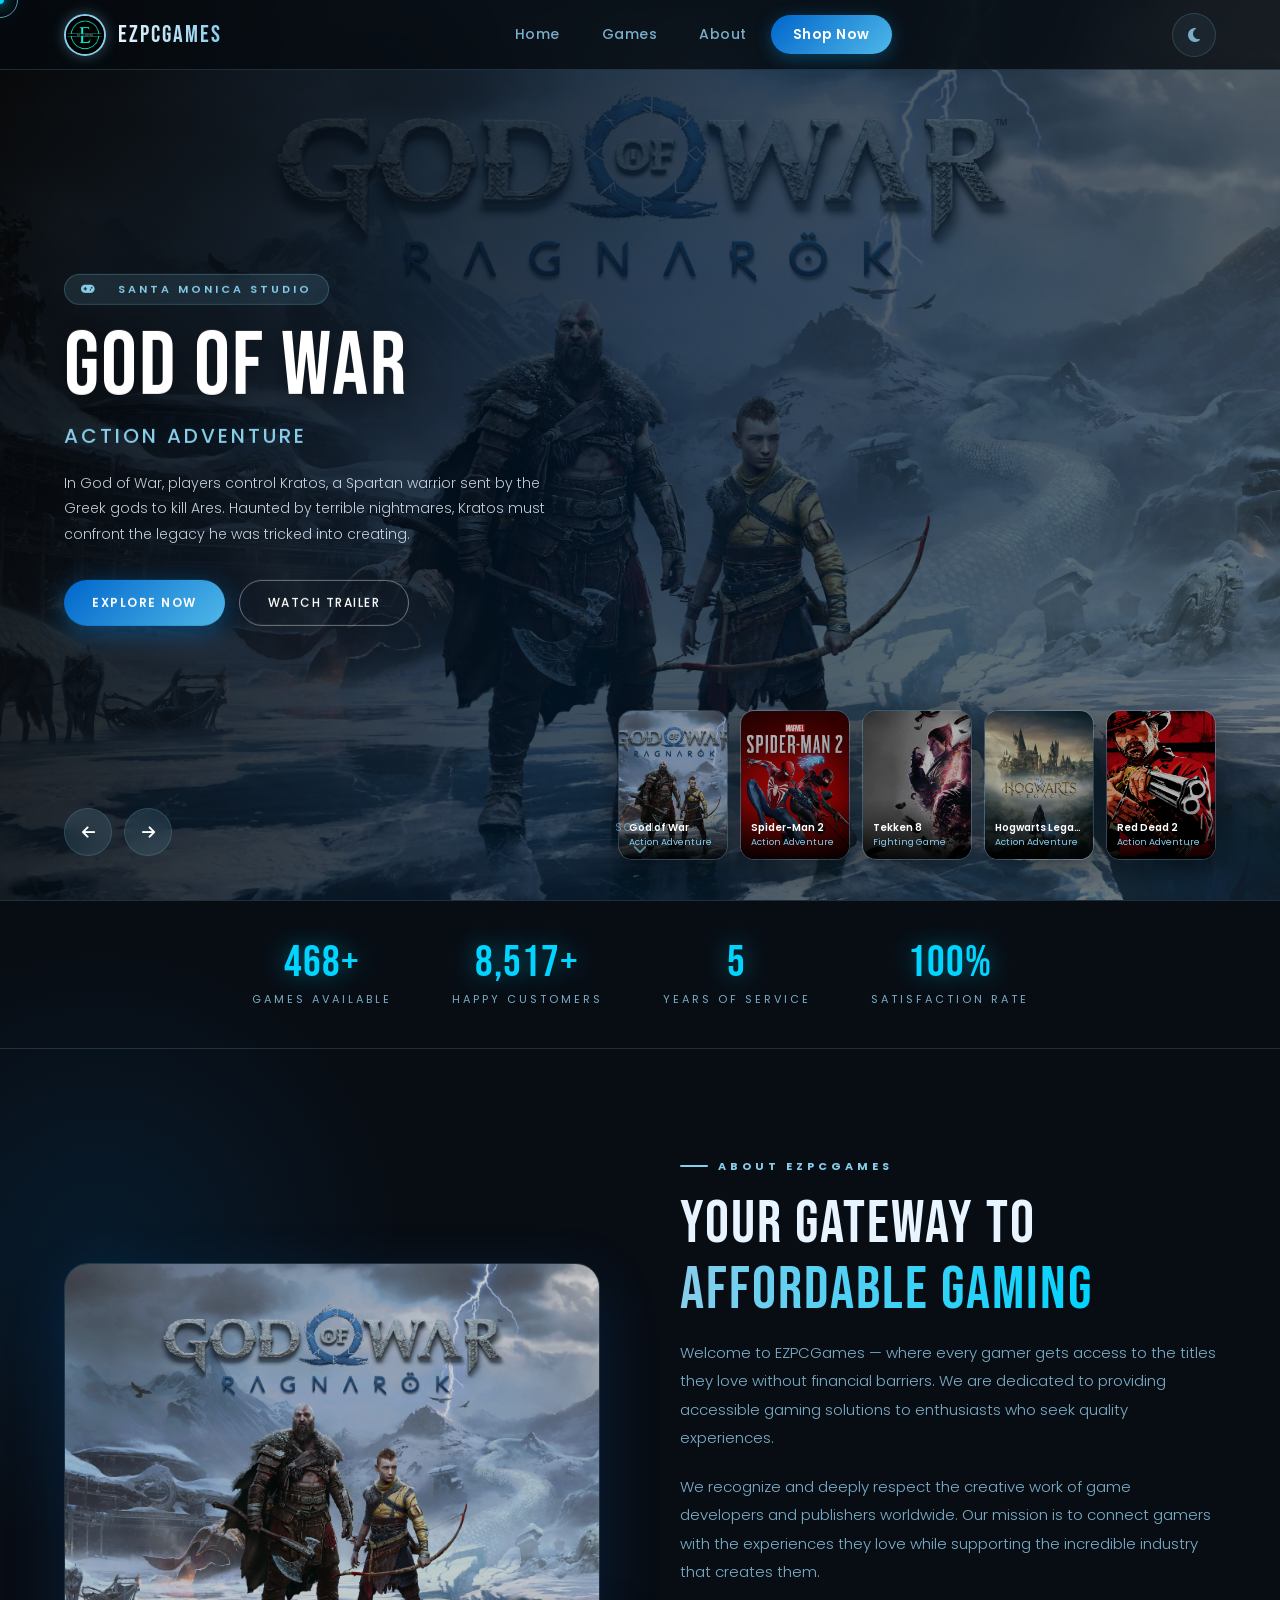
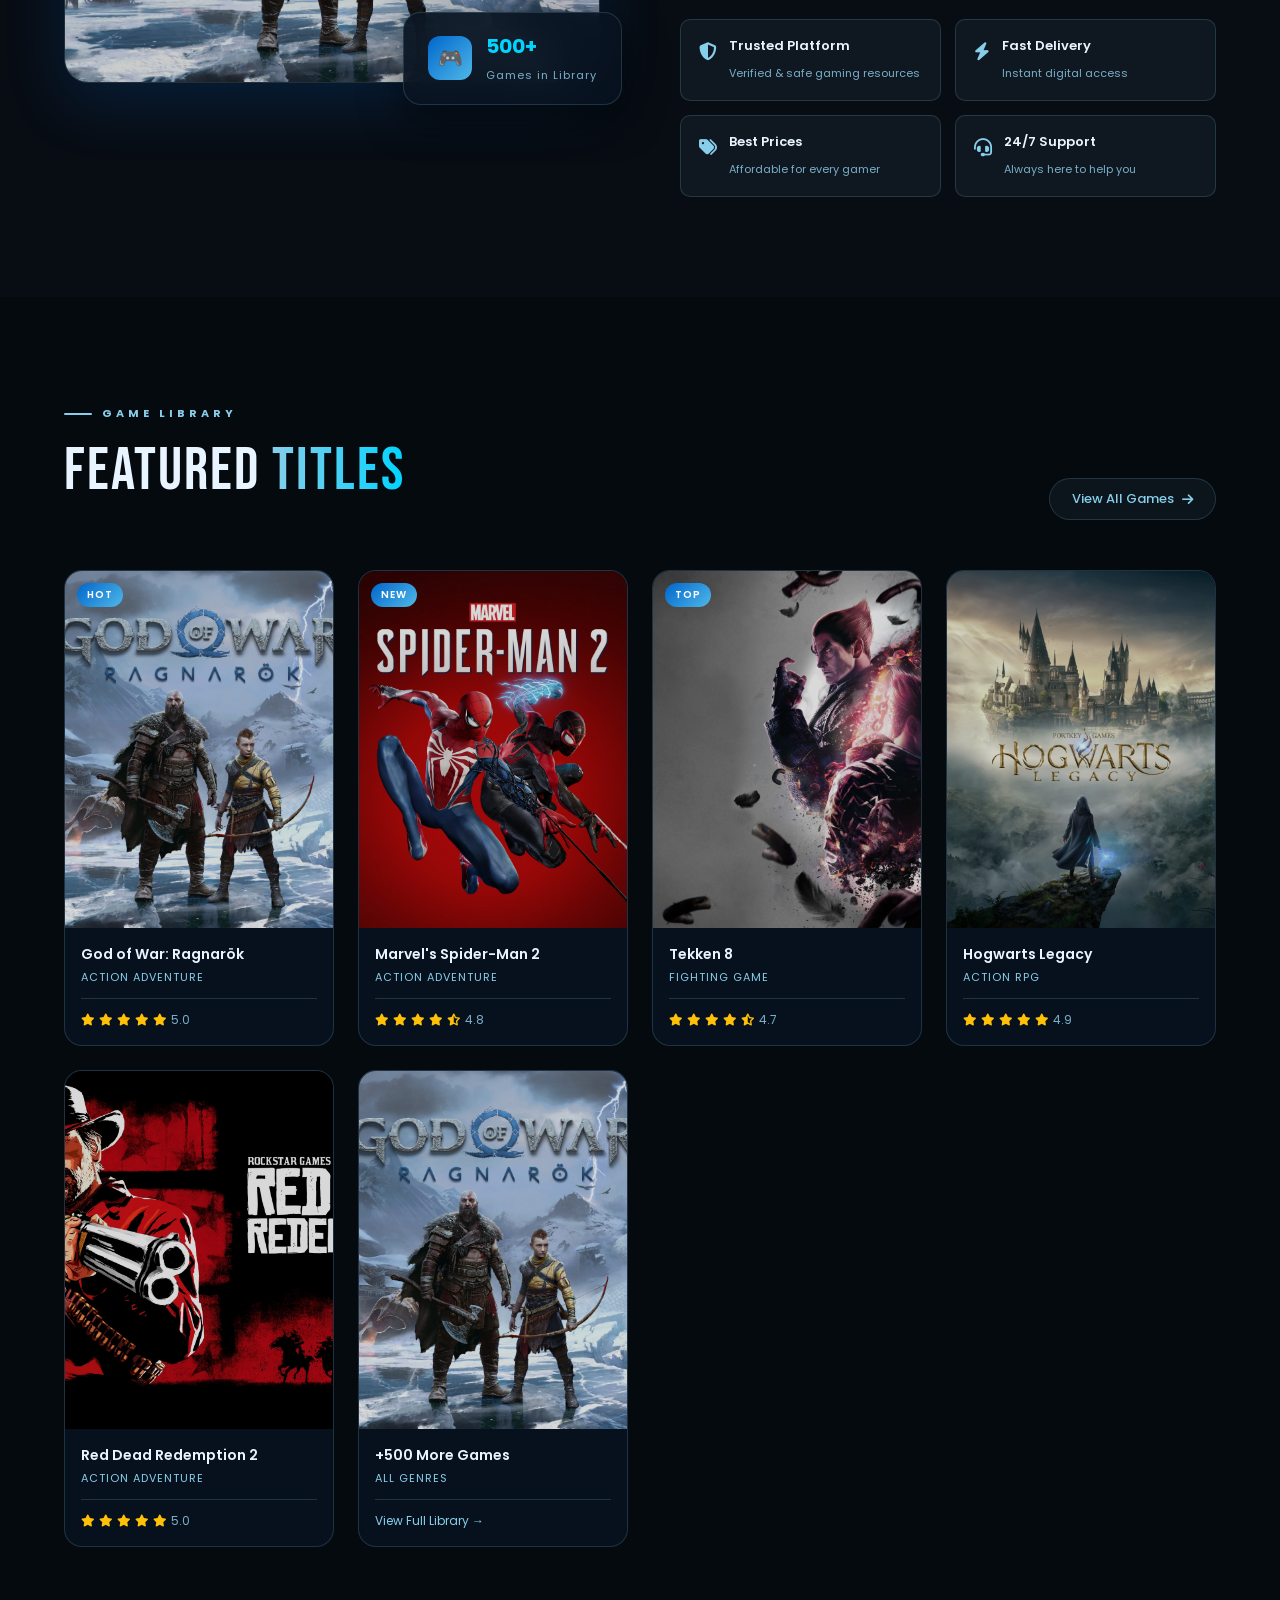
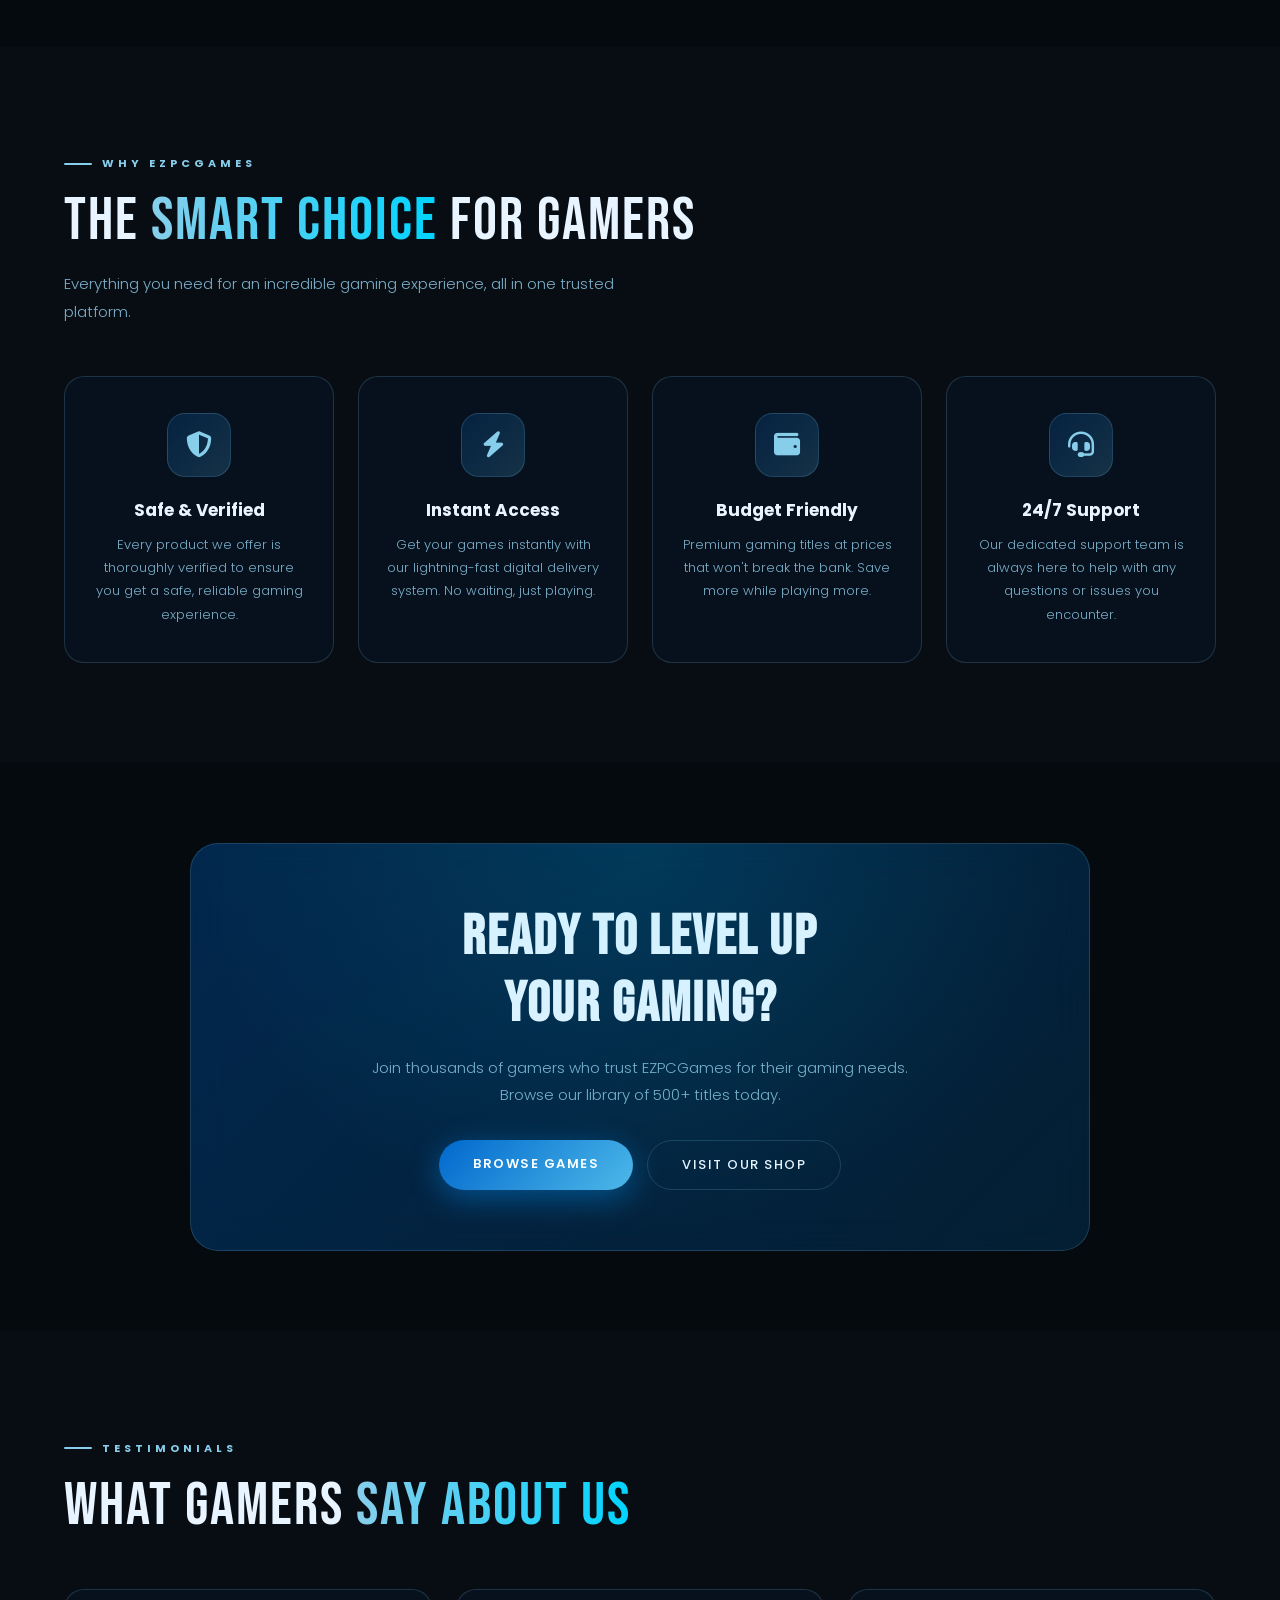
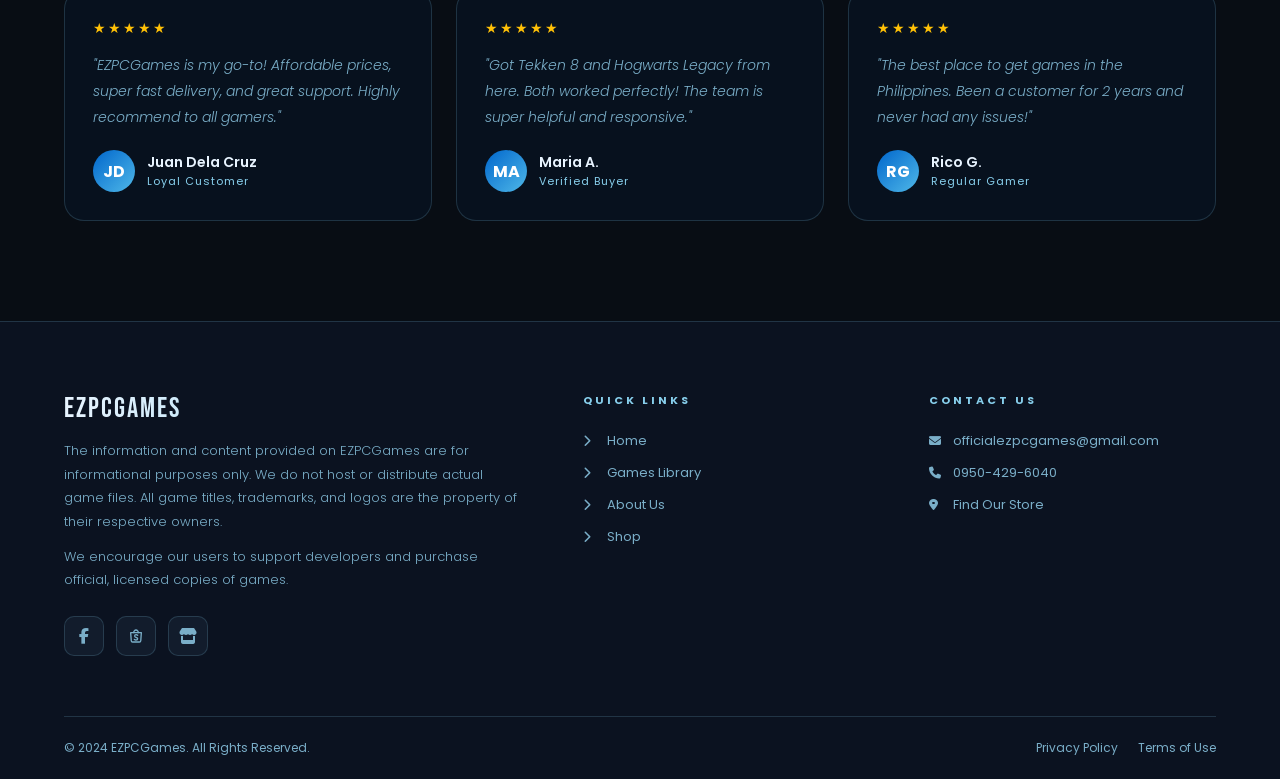
==== commit 5e0514ad: "Add files via upload" ====
--- a/EZPCGames Website/index.html
+++ b/EZPCGames Website/index.html
@@ -76,6 +76,266 @@
 }
 
 /* ═══════════════════════════════════════════
+   GAMING LOADING SCREEN
+═══════════════════════════════════════════ */
+#game-loading-screen {
+    position: fixed;
+    inset: 0;
+    z-index: 99999;
+    background: #050a0f;
+    display: flex;
+    flex-direction: column;
+    align-items: center;
+    justify-content: center;
+    gap: 0;
+    opacity: 0;
+    pointer-events: none;
+    transition: opacity 0.35s ease;
+}
+#game-loading-screen.active {
+    opacity: 1;
+    pointer-events: all;
+}
+#game-loading-screen.fade-out {
+    opacity: 0;
+    transition: opacity 0.5s ease;
+}
+
+/* Scan-line overlay */
+#game-loading-screen::before {
+    content: '';
+    position: absolute;
+    inset: 0;
+    background: repeating-linear-gradient(
+        0deg,
+        transparent,
+        transparent 3px,
+        rgba(0,212,255,0.015) 3px,
+        rgba(0,212,255,0.015) 4px
+    );
+    pointer-events: none;
+    z-index: 1;
+}
+
+/* Corner brackets — top left */
+#game-loading-screen::after {
+    content: '';
+    position: absolute;
+    top: 32px; left: 32px;
+    width: 48px; height: 48px;
+    border-top: 2px solid rgba(0,212,255,0.5);
+    border-left: 2px solid rgba(0,212,255,0.5);
+    pointer-events: none;
+    z-index: 2;
+}
+
+.loader-corner-br {
+    position: absolute;
+    bottom: 32px; right: 32px;
+    width: 48px; height: 48px;
+    border-bottom: 2px solid rgba(0,212,255,0.5);
+    border-right: 2px solid rgba(0,212,255,0.5);
+    z-index: 2;
+}
+.loader-corner-tr {
+    position: absolute;
+    top: 32px; right: 32px;
+    width: 48px; height: 48px;
+    border-top: 2px solid rgba(135,206,235,0.3);
+    border-right: 2px solid rgba(135,206,235,0.3);
+    z-index: 2;
+}
+.loader-corner-bl {
+    position: absolute;
+    bottom: 32px; left: 32px;
+    width: 48px; height: 48px;
+    border-bottom: 2px solid rgba(135,206,235,0.3);
+    border-left: 2px solid rgba(135,206,235,0.3);
+    z-index: 2;
+}
+
+.loader-content {
+    position: relative;
+    z-index: 3;
+    display: flex;
+    flex-direction: column;
+    align-items: center;
+    gap: 0;
+    width: min(480px, 90vw);
+}
+
+/* Game controller icon */
+.loader-icon {
+    width: 80px;
+    height: 80px;
+    position: relative;
+    margin-bottom: 28px;
+}
+.loader-icon-ring {
+    width: 80px; height: 80px;
+    border-radius: 50%;
+    border: 1.5px solid rgba(0,212,255,0.25);
+    display: flex;
+    align-items: center;
+    justify-content: center;
+    position: relative;
+    animation: loaderRingPulse 2s ease-in-out infinite;
+}
+.loader-icon-ring::before {
+    content: '';
+    position: absolute;
+    inset: -6px;
+    border-radius: 50%;
+    border: 1px solid rgba(0,212,255,0.1);
+    animation: loaderRingPulse 2s ease-in-out infinite 0.4s;
+}
+.loader-icon-ring i {
+    font-size: 30px;
+    color: #00d4ff;
+    filter: drop-shadow(0 0 12px rgba(0,212,255,0.6));
+    animation: loaderIconFloat 3s ease-in-out infinite;
+}
+@keyframes loaderRingPulse {
+    0%, 100% { border-color: rgba(0,212,255,0.25); }
+    50% { border-color: rgba(0,212,255,0.6); box-shadow: 0 0 24px rgba(0,212,255,0.15); }
+}
+@keyframes loaderIconFloat {
+    0%, 100% { transform: translateY(0); }
+    50% { transform: translateY(-4px); }
+}
+
+/* Brand title */
+.loader-brand {
+    font-family: 'Bebas Neue', sans-serif;
+    font-size: 36px;
+    letter-spacing: 4px;
+    background: linear-gradient(90deg, #e8f4ff 0%, #00d4ff 60%, #87CEEB 100%);
+    -webkit-background-clip: text;
+    -webkit-text-fill-color: transparent;
+    background-clip: text;
+    margin-bottom: 6px;
+    text-align: center;
+}
+.loader-subtitle {
+    font-size: 10px;
+    letter-spacing: 5px;
+    text-transform: uppercase;
+    color: rgba(135,206,235,0.6);
+    margin-bottom: 40px;
+    text-align: center;
+}
+
+/* Status tip line */
+.loader-tip {
+    font-size: 11px;
+    color: rgba(135,206,235,0.5);
+    letter-spacing: 2px;
+    text-transform: uppercase;
+    margin-bottom: 18px;
+    text-align: center;
+    min-height: 16px;
+    transition: opacity 0.4s;
+}
+
+/* Progress track */
+.loader-track {
+    width: 100%;
+    height: 3px;
+    background: rgba(135,206,235,0.1);
+    border-radius: 2px;
+    position: relative;
+    overflow: hidden;
+    margin-bottom: 10px;
+}
+.loader-track::before {
+    content: '';
+    position: absolute;
+    inset: 0;
+    background: rgba(0,212,255,0.06);
+    border-radius: 2px;
+}
+.loader-bar {
+    height: 100%;
+    width: 0%;
+    background: linear-gradient(90deg, #0066cc, #00d4ff, #87CEEB);
+    border-radius: 2px;
+    position: relative;
+    transition: width 0.12s linear;
+    box-shadow: 0 0 10px rgba(0,212,255,0.6), 0 0 20px rgba(0,212,255,0.3);
+}
+/* Moving shimmer on bar */
+.loader-bar::after {
+    content: '';
+    position: absolute;
+    right: 0; top: -1px;
+    width: 20px; height: 5px;
+    background: rgba(255,255,255,0.7);
+    border-radius: 2px;
+    filter: blur(3px);
+}
+
+/* Segmented ticks below bar */
+.loader-ticks {
+    width: 100%;
+    display: flex;
+    justify-content: space-between;
+    margin-bottom: 28px;
+    padding: 0 1px;
+}
+.loader-tick {
+    width: 1px;
+    height: 5px;
+    background: rgba(135,206,235,0.2);
+    border-radius: 1px;
+    transition: background 0.3s;
+}
+.loader-tick.lit {
+    background: rgba(0,212,255,0.55);
+}
+
+/* Percent + label row */
+.loader-info-row {
+    width: 100%;
+    display: flex;
+    justify-content: space-between;
+    align-items: baseline;
+}
+.loader-pct {
+    font-family: 'Bebas Neue', sans-serif;
+    font-size: 13px;
+    letter-spacing: 2px;
+    color: #00d4ff;
+}
+.loader-status {
+    font-size: 10px;
+    letter-spacing: 3px;
+    text-transform: uppercase;
+    color: rgba(135,206,235,0.4);
+}
+
+/* Floating particles in loader */
+.loader-particles {
+    position: absolute;
+    inset: 0;
+    overflow: hidden;
+    pointer-events: none;
+    z-index: 0;
+}
+.loader-particle {
+    position: absolute;
+    width: 2px; height: 2px;
+    background: rgba(0,212,255,0.4);
+    border-radius: 50%;
+    animation: loaderParticleFloat linear infinite;
+}
+@keyframes loaderParticleFloat {
+    0%   { transform: translateY(100vh) translateX(0); opacity: 0; }
+    10%  { opacity: 1; }
+    90%  { opacity: 0.4; }
+    100% { transform: translateY(-20px) translateX(var(--drift, 0px)); opacity: 0; }
+}
+
+/* ═══════════════════════════════════════════
    CUSTOM CURSOR
 ═══════════════════════════════════════════ */
 #cursor-dot {
@@ -290,7 +550,6 @@
 .carousel .list .item {
     width: 100%; height: 100%;
     position: absolute; inset: 0;
-    /* Ensure only first is visible by default */
     opacity: 0;
     z-index: 0;
 }
@@ -317,7 +576,6 @@
     z-index: 1;
 }
 
-/* Content sits above overlay — FIXED positioning */
 .carousel .list .item .content {
     position: absolute;
     top: 50%;
@@ -408,7 +666,7 @@
     background: rgba(135,206,235,0.12);
 }
 
-/* Thumbnail strip — FIXED */
+/* Thumbnail strip */
 .thumbnail {
     position: absolute;
     bottom: 40px; right: 5%;
@@ -493,7 +751,7 @@
 }
 @keyframes runningTime { from { width: 100% } to { width: 0 } }
 
-/* Slide in/out animations — FIXED: no overlap */
+/* Slide animations */
 .carousel.next .list .item:nth-child(1) {
     z-index: 2;
     animation: slideInNext 0.55s cubic-bezier(.4,0,.2,1) forwards;
@@ -523,7 +781,7 @@
     to   { clip-path: inset(0 0 0 0%); }
 }
 
-/* Content entrance animations — FIXED: only first child animates */
+/* Content entrance animations */
 .carousel .list .item:nth-child(1) .content .badge,
 .carousel .list .item:nth-child(1) .content .title,
 .carousel .list .item:nth-child(1) .content .topic,
@@ -545,7 +803,6 @@
 .carousel.next .list .item:nth-child(1) .content .buttons,
 .carousel.prev .list .item:nth-child(2) .content .buttons { animation-delay: 0.6s; }
 
-/* Initial page load animation */
 .carousel:not(.next):not(.prev) .list .item:nth-child(1) .content .badge { animation-delay: 0.8s; }
 .carousel:not(.next):not(.prev) .list .item:nth-child(1) .content .title { animation-delay: 1.0s; }
 .carousel:not(.next):not(.prev) .list .item:nth-child(1) .content .topic { animation-delay: 1.15s; }
@@ -909,6 +1166,9 @@
     letter-spacing: 1.5px; text-transform: uppercase;
     box-shadow: 0 8px 30px rgba(0,150,255,0.4);
     transition: transform 0.2s, box-shadow 0.2s;
+    text-decoration: none;
+    display: inline-block;
+    cursor: none;
 }
 .cta-btn-main:hover {
     transform: translateY(-3px);
@@ -1072,7 +1332,7 @@
 }
 
 /* ═══════════════════════════════════════════
-   RESPONSIVE — MOBILE FIRST
+   RESPONSIVE
 ═══════════════════════════════════════════ */
 @media (max-width: 1024px) {
     .about-inner { grid-template-columns: 1fr; gap: 50px; }
@@ -1102,6 +1362,9 @@
     .why-grid { grid-template-columns: 1fr 1fr; }
     .testimonials-grid { grid-template-columns: 1fr; }
     #scroll-top { bottom: 20px; right: 20px; }
+    .loader-corner-tr, .loader-corner-bl { display: none; }
+    #game-loading-screen::after { width: 32px; height: 32px; top: 20px; left: 20px; }
+    .loader-corner-br { width: 32px; height: 32px; bottom: 20px; right: 20px; }
 }
 
 @media (max-width: 500px) {
@@ -1131,6 +1394,50 @@
     </style>
 </head>
 <body>
+
+<!-- ═══════════════ GAMING LOADING SCREEN ═══════════════ -->
+<div id="game-loading-screen" aria-hidden="true">
+    <!-- Corner decorations -->
+    <div class="loader-corner-br"></div>
+    <div class="loader-corner-tr"></div>
+    <div class="loader-corner-bl"></div>
+
+    <!-- Floating particles -->
+    <div class="loader-particles" id="loader-particles"></div>
+
+    <!-- Main content -->
+    <div class="loader-content">
+
+        <!-- Controller icon -->
+        <div class="loader-icon">
+            <div class="loader-icon-ring">
+                <i class="fas fa-gamepad"></i>
+            </div>
+        </div>
+
+        <!-- Brand -->
+        <div class="loader-brand">EZPCGames</div>
+        <div class="loader-subtitle">Game Library</div>
+
+        <!-- Tip text -->
+        <div class="loader-tip" id="loader-tip">Initializing game library...</div>
+
+        <!-- Progress bar -->
+        <div class="loader-track">
+            <div class="loader-bar" id="loader-bar"></div>
+        </div>
+
+        <!-- Tick marks -->
+        <div class="loader-ticks" id="loader-ticks"></div>
+
+        <!-- Info row -->
+        <div class="loader-info-row">
+            <div class="loader-pct" id="loader-pct">0%</div>
+            <div class="loader-status" id="loader-status">Loading...</div>
+        </div>
+
+    </div>
+</div>
 
 <!-- Custom Cursor -->
 <div id="cursor-dot"></div>
@@ -1491,7 +1798,8 @@
         <h2>Ready to Level Up<br>Your Gaming?</h2>
         <p>Join thousands of gamers who trust EZPCGames for their gaming needs. Browse our library of 500+ titles today.</p>
         <div class="cta-buttons">
-            <button class="cta-btn-main">Browse Games</button>
+            <!-- UPDATED: triggers loading screen before navigating -->
+            <a href="games_list/games_list.html" class="cta-btn-main browse-games-btn">Browse Games</a>
             <button class="cta-btn-ghost">Visit Our Shop</button>
         </div>
     </div>
@@ -1698,7 +2006,6 @@
 let autoTimer, transTimer, isAnimating = false;
 
 function resetAllItems() {
-    // Reset visibility — only first child visible
     const items = list.querySelectorAll('.item');
     items.forEach((el, i) => {
         el.style.opacity = i === 0 ? '1' : '0';
@@ -1754,7 +2061,7 @@
 });
 
 /* ═══════════════════════════════════════════
-   SCROLL REVEAL (IntersectionObserver)
+   SCROLL REVEAL
 ═══════════════════════════════════════════ */
 const revealObserver = new IntersectionObserver((entries) => {
     entries.forEach(e => {
@@ -1793,6 +2100,142 @@
 }, { threshold: 0.5 });
 
 document.querySelectorAll('.stat-item').forEach(el => counterObserver.observe(el));
+
+/* ═══════════════════════════════════════════
+   GAMING LOADING SCREEN — ENGINE
+═══════════════════════════════════════════ */
+(function initLoader() {
+    const screen    = document.getElementById('game-loading-screen');
+    const bar       = document.getElementById('loader-bar');
+    const pct       = document.getElementById('loader-pct');
+    const tipEl     = document.getElementById('loader-tip');
+    const statusEl  = document.getElementById('loader-status');
+    const ticksEl   = document.getElementById('loader-ticks');
+    const TICK_COUNT = 20;
+
+    /* Build tick marks */
+    for (let i = 0; i < TICK_COUNT; i++) {
+        const t = document.createElement('div');
+        t.className = 'loader-tick';
+        ticksEl.appendChild(t);
+    }
+
+    /* Floating particles inside loader */
+    const pContainer = document.getElementById('loader-particles');
+    for (let i = 0; i < 22; i++) {
+        const p = document.createElement('div');
+        p.className = 'loader-particle';
+        const left = Math.random() * 100;
+        const dur  = 4 + Math.random() * 6;
+        const delay = Math.random() * 8;
+        const drift = (Math.random() - 0.5) * 120;
+        p.style.cssText = `left:${left}%;bottom:0;animation-duration:${dur}s;animation-delay:-${delay}s;--drift:${drift}px;width:${1+Math.random()*2}px;height:${1+Math.random()*2}px;opacity:${0.2+Math.random()*0.4}`;
+        pContainer.appendChild(p);
+    }
+
+    const tips = [
+        'Initializing game library...',
+        'Loading 500+ titles...',
+        'Preparing game assets...',
+        'Syncing your wishlist...',
+        'Almost ready to play...',
+    ];
+
+    let progress = 0;
+    let tipIndex = 0;
+    let loaderInterval = null;
+    let destinationUrl = 'games_list.html';
+
+    function updateTicks(val) {
+        const ticks = ticksEl.querySelectorAll('.loader-tick');
+        const lit = Math.floor((val / 100) * TICK_COUNT);
+        ticks.forEach((t, i) => {
+            t.classList.toggle('lit', i < lit);
+        });
+    }
+
+    function setProgress(val) {
+        val = Math.min(100, Math.max(0, val));
+        bar.style.width = val + '%';
+        pct.textContent = Math.round(val) + '%';
+        updateTicks(val);
+        if (val >= 100) {
+            statusEl.textContent = 'Ready!';
+            tipEl.textContent = 'Entering game library...';
+        }
+    }
+
+    function rotateTip() {
+        tipEl.style.opacity = '0';
+        setTimeout(() => {
+            tipIndex = (tipIndex + 1) % tips.length;
+            tipEl.textContent = tips[tipIndex];
+            tipEl.style.opacity = '1';
+        }, 400);
+    }
+
+    function startLoader(url) {
+        destinationUrl = url || 'games_list.html';
+        progress = 0;
+        tipIndex = 0;
+        tipEl.textContent = tips[0];
+        setProgress(0);
+        statusEl.textContent = 'Loading...';
+
+        screen.classList.add('active');
+        screen.removeAttribute('aria-hidden');
+
+        /* Simulate chunked loading — fast then slows near end */
+        const phases = [
+            { target: 30, speed: 18, interval: 40 },
+            { target: 65, speed: 8,  interval: 55 },
+            { target: 88, speed: 4,  interval: 70 },
+            { target: 100, speed: 2, interval: 80 },
+        ];
+        let phaseIdx = 0;
+
+        const tipTimer = setInterval(rotateTip, 1100);
+
+        function runPhase() {
+            if (phaseIdx >= phases.length) return;
+            const phase = phases[phaseIdx];
+            loaderInterval = setInterval(() => {
+                progress += phase.speed * (0.7 + Math.random() * 0.6);
+                if (progress >= phase.target) {
+                    progress = phase.target;
+                    setProgress(progress);
+                    clearInterval(loaderInterval);
+                    phaseIdx++;
+                    if (phaseIdx < phases.length) {
+                        setTimeout(runPhase, 120);
+                    } else {
+                        /* Done — navigate */
+                        clearInterval(tipTimer);
+                        setTimeout(() => {
+                            screen.classList.add('fade-out');
+                            setTimeout(() => {
+                                window.location.href = destinationUrl;
+                            }, 500);
+                        }, 380);
+                    }
+                } else {
+                    setProgress(progress);
+                }
+            }, phase.interval);
+        }
+
+        runPhase();
+    }
+
+    /* Hook up all .browse-games-btn links */
+    document.querySelectorAll('.browse-games-btn').forEach(link => {
+        link.addEventListener('click', function(e) {
+            e.preventDefault();
+            const url = this.getAttribute('href') || 'games_list.html';
+            startLoader(url);
+        });
+    });
+})();
 </script>
 </body>
 </html>
